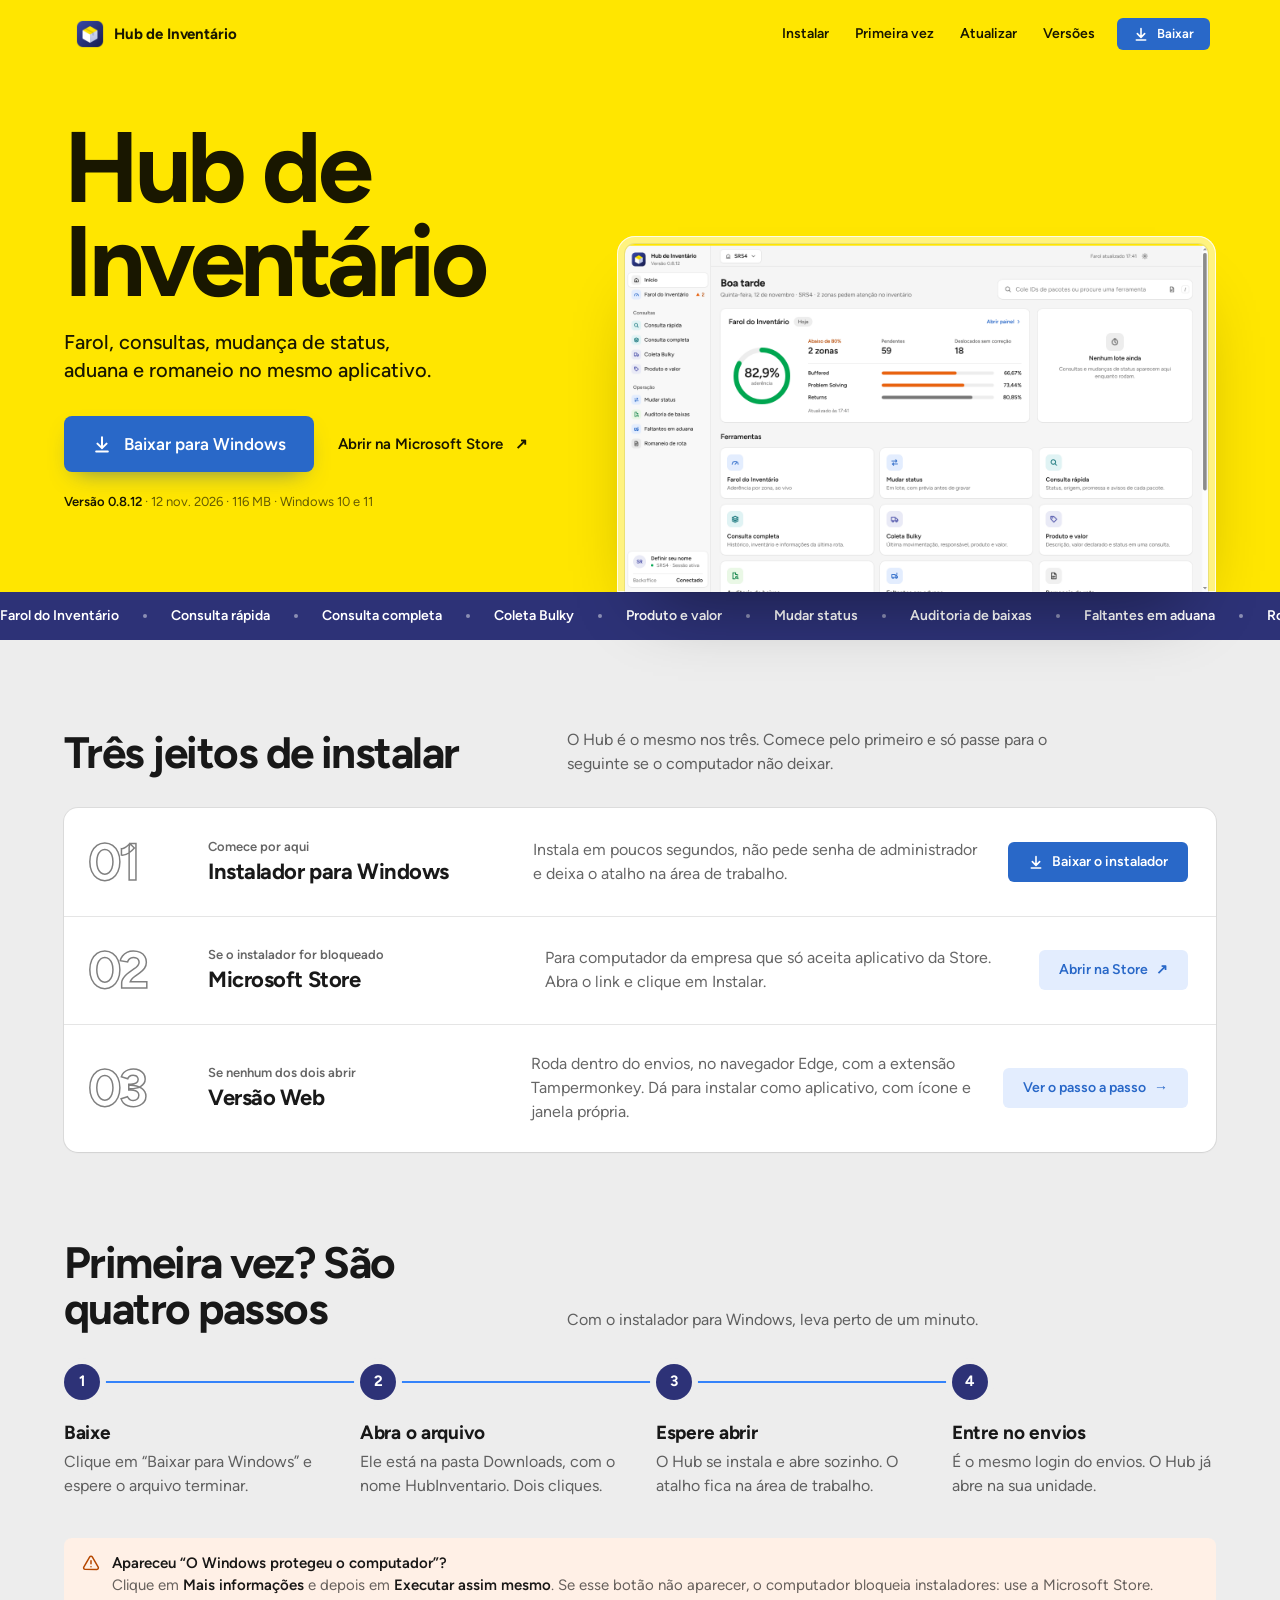
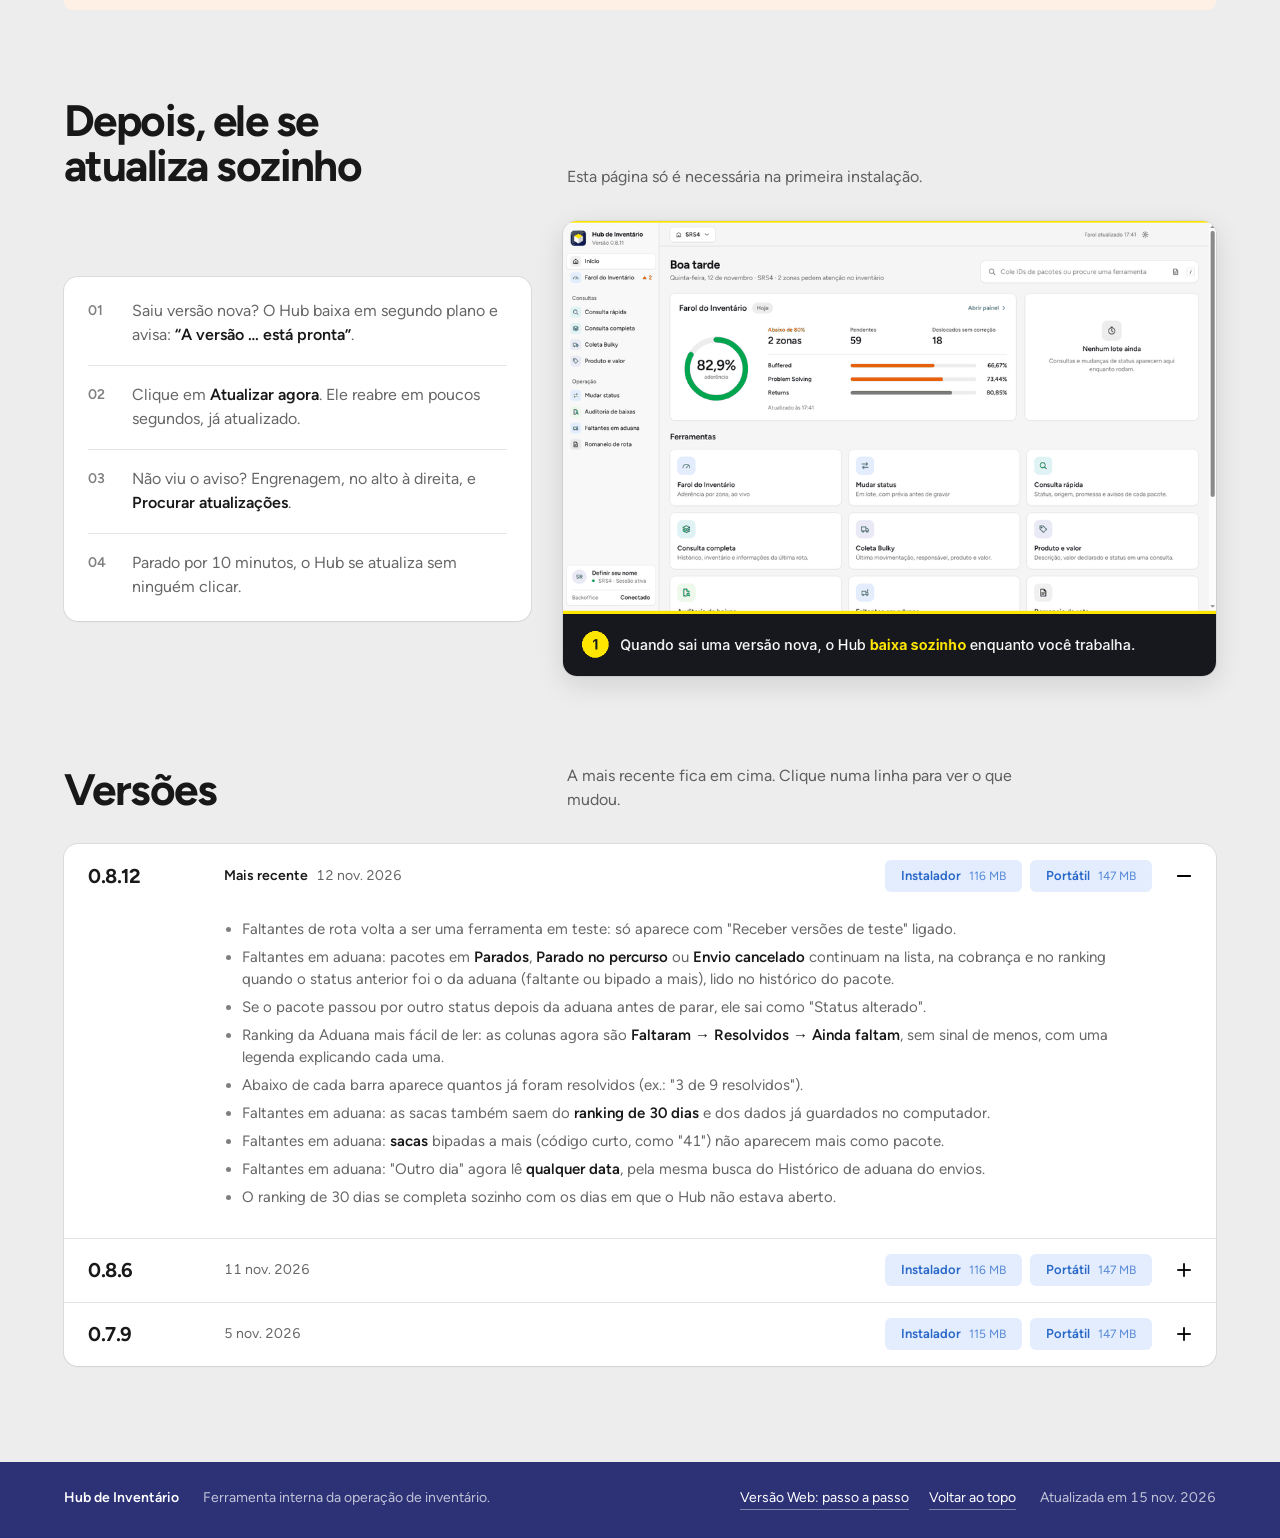
==== index.html @ eb3f20ac "Página 0.8.12" ====
<!doctype html>
<html lang="pt-BR">
<head>
<meta charset="utf-8">
<meta name="viewport" content="width=device-width, initial-scale=1">
<meta name="robots" content="noindex, nofollow">
<title>Baixar o Hub de Inventário</title>
<meta name="description" content="Baixe o Hub de Inventário para Windows, pela Microsoft Store ou use a versão Web.">
<meta name="theme-color" content="#ffe600">
<link rel="icon" href="icone.png">
<link rel="preload" as="font" type="font/woff2" href="fontes/Figtree-700.woff2" crossorigin>
<script>document.documentElement.classList.add('js');</script>
<link rel="stylesheet" href="estilo.css">
</head>
<body>
<a class="pular" href="#formas">Pular para o conteúdo</a>
<div class="faixa" aria-hidden="true"></div>
<div class="barra">
  <div class="vidro" data-vidro>
    <a class="vidro__marca" href="#topo"><img src="icone.png" alt="">Hub de Inventário</a>
    <span class="vidro__vao"></span>
    <nav aria-label="Seções">
      <a href="#formas">Instalar</a>
      <a href="#primeira">Primeira vez</a>
      <a href="#atualizar">Atualizar</a>
      <a href="#versoes">Versões</a>
    </nav>
    <a class="btn btn--loud btn--md" data-baixar-exe aria-disabled="true" tabindex="-1" href="#versoes">
      <svg class="seta" viewBox="0 0 24 24" fill="none" stroke="currentColor" stroke-width="2.4" stroke-linecap="round" stroke-linejoin="round" aria-hidden="true"><path d="M12 4v13m0 0l-5.5-5.5M12 17l5.5-5.5M5 21h14"/></svg>
      <span data-rotulo>Baixar</span>
    </a>
  </div>
</div>

<header class="capa" id="topo">
  <div class="miolo">
    <div class="entrada">
      <div class="entrada__texto">
        <h1><span style="--i:0">Hub de</span> <span style="--i:1">Inventário</span></h1>
        <p class="lide">Farol, consultas, mudança de status, aduana e romaneio no mesmo aplicativo.</p>
        <div class="chamada">
          <a class="btn btn--loud btn--xl" data-baixar-exe data-principal aria-disabled="true" href="#versoes">
            <svg class="seta" viewBox="0 0 24 24" fill="none" stroke="currentColor" stroke-width="2.4" stroke-linecap="round" stroke-linejoin="round" aria-hidden="true"><path d="M12 4v13m0 0l-5.5-5.5M12 17l5.5-5.5M5 21h14"/></svg>
            <span data-rotulo>Baixar para Windows</span>
          </a>
          <a class="btn btn--mute btn--xl" data-loja href="https://apps.microsoft.com/detail/9PJJ5DVFFZ61" target="_blank" rel="noopener">Abrir na Microsoft Store <i aria-hidden="true">↗</i></a>
        </div>
        <p class="ficha" data-meta>&nbsp;</p>
      </div>
      <div class="palco">
        <div class="moldura" data-janela><img src="tela.png" width="1440" height="860" fetchpriority="high" alt="Tela inicial do Hub de Inventário, com o Farol do Inventário e os atalhos das ferramentas"></div>
      </div>
    </div>
  </div>
  <div class="letreiro" aria-hidden="true"><div data-letreiro><span>Farol do Inventário</span><span>Consulta rápida</span><span>Consulta completa</span><span>Coleta Bulky</span><span>Produto e valor</span><span>Mudar status</span><span>Auditoria de baixas</span><span>Faltantes em aduana</span><span>Romaneio de rota</span><span>Farol do Inventário</span><span>Consulta rápida</span><span>Consulta completa</span><span>Coleta Bulky</span><span>Produto e valor</span><span>Mudar status</span><span>Auditoria de baixas</span><span>Faltantes em aduana</span><span>Romaneio de rota</span></div></div>
</header>

<main>
  <section id="formas">
    <div class="miolo">
      <div class="titulo revela">
        <h2>Três jeitos de instalar</h2>
        <p>O Hub é o mesmo nos três. Comece pelo primeiro e só passe para o seguinte se o computador não deixar.</p>
      </div>
      <ol class="formas painel" data-visto>
        <li class="forma" style="--i:0">
          <span class="forma__n" aria-hidden="true">01</span>
          <div><small>Comece por aqui</small><h3>Instalador para Windows</h3></div>
          <p>Instala em poucos segundos, não pede senha de administrador e deixa o atalho na área de trabalho.</p>
          <a class="btn btn--loud" data-baixar-exe aria-disabled="true" href="#versoes">
            <svg class="seta" viewBox="0 0 24 24" fill="none" stroke="currentColor" stroke-width="2.4" stroke-linecap="round" stroke-linejoin="round" aria-hidden="true"><path d="M12 4v13m0 0l-5.5-5.5M12 17l5.5-5.5M5 21h14"/></svg>
            <span data-rotulo>Baixar o instalador</span>
          </a>
        </li>
        <li class="forma" style="--i:1">
          <span class="forma__n" aria-hidden="true">02</span>
          <div><small>Se o instalador for bloqueado</small><h3>Microsoft Store</h3></div>
          <p>Para computador da empresa que só aceita aplicativo da Store. Abra o link e clique em Instalar.</p>
          <a class="btn btn--quiet" data-loja href="https://apps.microsoft.com/detail/9PJJ5DVFFZ61" target="_blank" rel="noopener">Abrir na Store <i aria-hidden="true">↗</i></a>
        </li>
        <li class="forma" style="--i:2">
          <span class="forma__n" aria-hidden="true">03</span>
          <div><small>Se nenhum dos dois abrir</small><h3>Versão Web</h3></div>
          <p>Roda dentro do envios, no navegador Edge, com a extensão Tampermonkey. Dá para instalar como aplicativo, com ícone e janela própria.</p>
          <a class="btn btn--quiet" href="web.html">Ver o passo a passo <i aria-hidden="true">→</i></a>
        </li>
      </ol>
    </div>
  </section>

  <section id="primeira">
    <div class="miolo">
      <div class="titulo revela">
        <h2>Primeira vez? São quatro passos</h2>
        <p>Com o instalador para Windows, leva perto de um minuto.</p>
      </div>
      <ol class="passos" data-visto>
        <li class="passo" data-n="1" style="--i:0"><b>Baixe</b>Clique em “Baixar para Windows” e espere o arquivo terminar.</li>
        <li class="passo" data-n="2" style="--i:1"><b>Abra o arquivo</b>Ele está na pasta Downloads, com o nome HubInventario. Dois cliques.</li>
        <li class="passo" data-n="3" style="--i:2"><b>Espere abrir</b>O Hub se instala e abre sozinho. O atalho fica na área de trabalho.</li>
        <li class="passo" data-n="4" style="--i:3"><b>Entre no envios</b>É o mesmo login do envios. O Hub já abre na sua unidade.</li>
      </ol>
      <div class="aviso revela">
        <svg viewBox="0 0 24 24" fill="none" stroke="currentColor" stroke-width="2" stroke-linecap="round" stroke-linejoin="round" aria-hidden="true"><path d="M12 9v4m0 4h.01M10.3 3.9L2.4 17.5a2 2 0 001.7 3h15.8a2 2 0 001.7-3L13.7 3.9a2 2 0 00-3.4 0z"/></svg>
        <div><strong>Apareceu “O Windows protegeu o computador”?</strong><span>Clique em <b>Mais informações</b> e depois em <b>Executar assim mesmo</b>. Se esse botão não aparecer, o computador bloqueia instaladores: use a Microsoft Store.</span></div>
      </div>
    </div>
  </section>

  <section id="atualizar">
    <div class="miolo">
      <div class="titulo revela">
        <h2>Depois, ele se atualiza sozinho</h2>
        <p>Esta página só é necessária na primeira instalação.</p>
      </div>
      <div class="atualiza">
        <ol class="painel revela">
          <li>Saiu versão nova? O Hub baixa em segundo plano e avisa: <b>“A versão … está pronta”</b>.</li>
          <li>Clique em <b>Atualizar agora</b>. Ele reabre em poucos segundos, já atualizado.</li>
          <li>Não viu o aviso? Engrenagem, no alto à direita, e <b>Procurar atualizações</b>.</li>
          <li>Parado por 10 minutos, o Hub se atualiza sem ninguém clicar.</li>
        </ol>
        <div class="quadro revela" style="--i:1"><picture><source srcset="como-atualizar-parado.png" media="(prefers-reduced-motion: reduce)"><img src="como-atualizar.gif" width="960" height="669" loading="lazy" alt="O aviso de versão pronta no Hub, com o botão Atualizar agora"></picture></div>
      </div>
    </div>
  </section>

  <section id="versoes">
    <div class="miolo">
      <div class="titulo revela">
        <h2>Versões</h2>
        <p>A mais recente fica em cima. Clique numa linha para ver o que mudou.</p>
      </div>
      <div class="versoes painel" data-versoes data-visto><noscript><p class="vazio">Ative o JavaScript do navegador para ver os downloads.</p></noscript></div>
    </div>
  </section>
</main>

<footer><div class="miolo"><b>Hub de Inventário</b><span>Ferramenta interna da operação de inventário.</span><nav aria-label="Rodapé"><a href="web.html">Versão Web: passo a passo</a><a href="#topo">Voltar ao topo</a></nav><span data-gerado></span></div></footer>
<script type="application/json" id="dados">{"gerado":"2026-11-15T19:00:45.434Z","loja":"https://apps.microsoft.com/detail/9PJJ5DVFFZ61","web":"https://gist.githubusercontent.com/devigorcarneiro/3c0995e65559e945095ee492fea3bea3/raw/HubInventario.user.js","versoes":[{"versao":"0.8.12","data":"2026-11-12T12:23:08Z","arquivos":[{"tipo":"exe","nome":"HubInventario-0.8.12-x64.exe","url":"https://github.com/devigorcarneiro/hub-inventario-downloads/releases/download/v0.8.12/HubInventario-0.8.12-x64.exe","bytes":121111479},{"tipo":"zip","nome":"HubInventario-0.8.12-x64.zip","url":"https://github.com/devigorcarneiro/hub-inventario-downloads/releases/download/v0.8.12/HubInventario-0.8.12-x64.zip","bytes":153663446}],"notas":["Faltantes de rota volta a ser uma ferramenta em teste: só aparece com \"Receber versões de teste\" ligado.","Faltantes em aduana: pacotes em **Parados**, **Parado no percurso** ou **Envio cancelado** continuam na lista, na cobrança e no ranking quando o status anterior foi o da aduana (faltante ou bipado a mais), lido no histórico do pacote.","Se o pacote passou por outro status depois da aduana antes de parar, ele sai como \"Status alterado\".","Ranking da Aduana mais fácil de ler: as colunas agora são **Faltaram → Resolvidos → Ainda faltam**, sem sinal de menos, com uma legenda explicando cada uma.","Abaixo de cada barra aparece quantos já foram resolvidos (ex.: \"3 de 9 resolvidos\").","Faltantes em aduana: as sacas também saem do **ranking de 30 dias** e dos dados já guardados no computador.","Faltantes em aduana: **sacas** bipadas a mais (código curto, como \"41\") não aparecem mais como pacote.","Faltantes em aduana: \"Outro dia\" agora lê **qualquer data**, pela mesma busca do Histórico de aduana do envios.","O ranking de 30 dias se completa sozinho com os dias em que o Hub não estava aberto."]},{"versao":"0.8.6","data":"2026-11-11T12:37:37Z","arquivos":[{"tipo":"exe","nome":"HubInventario-0.8.6-x64.exe","url":"https://github.com/devigorcarneiro/hub-inventario-downloads/releases/download/v0.8.6/HubInventario-0.8.6-x64.exe","bytes":121113025},{"tipo":"zip","nome":"HubInventario-0.8.6-x64.zip","url":"https://github.com/devigorcarneiro/hub-inventario-downloads/releases/download/v0.8.6/HubInventario-0.8.6-x64.zip","bytes":153661888}],"notas":["Faltantes em aduana: pacotes que já foram **entregues** (ou mudaram de status depois do dia seguinte à aduana) saem da cobrança e aparecem como \"Status alterado\" no ranking.","Os faltantes dos 30 dias do ranking voltam a ser conferidos (a cada 6 horas os mais antigos que 7 dias).","Bipagem Buffered: agora **toda bipagem fica gravada**, também no modo \"Antes do inventário\".","No modo \"Antes\", \"Exportar planilha\" salva todas as bipagens do dia (ID, horário, resultado, status, rota e inventário).","Os contadores e as últimas bipagens continuam lá mesmo se a página recarregar ou o Hub atualizar.","Nova ferramenta em teste: **Bipagem Buffered** (Operação). Bipe os pacotes e o Hub confere status, rota planejada e inventário de hoje, com sons e alarme. No modo \"Depois do inventário\", registra os Buffered sem rota e exporta a planilha.","A lista de rotas de 07/11 já vem carregada; use \"Importar rotas\" para trocar pelo CSV do dia.","Só aparece para quem tem \"Receber versões de teste\" ligado.","Versão no navegador (Edge): o Hub se atualiza sozinho e mostra o que mudou depois de atualizar. A tela de login fica centralizada ao lado do painel do Hub.","Faltantes de rota: só entram pacotes que viraram faltante até 23:59 de ontem. Um pacote que só ficou faltante hoje (por exemplo, numa rota que continuou no dia seguinte) entra na análise de amanhã.","Faltantes de rota: pacotes com avaria ou recusados pelo comprador na mesma rota ficam fora da planilha e da cobrança. Eles aparecem em \"Fora da análise\" com o motivo.","Nova ferramenta: **Faltantes de rota**. O Hub lê os faltantes da Gestão de pacotes e separa os que ficaram faltantes numa rota dos 2 dias anteriores. Ele confere na página da rota que o pacote saiu com o motorista e tira os que foram bipados depois (etiquetagem, inventário, aduana, carrinho) ou mudaram de status.","Gera as linhas da planilha de acompanhamento (STATUS = FALTANTE DE ROTA, OBS = registro mais recente de auditoria ou aduana) e uma mensagem de cobrança por transportadora, com motorista e placa.","Confere de novo a cada poucos minutos e avisa quando um pacote sai da cobrança. A aba \"Fora da análise\" mostra o motivo de cada pacote que saiu."]},{"versao":"0.7.9","data":"2026-11-05T17:14:49Z","arquivos":[{"tipo":"exe","nome":"HubInventario-0.7.9-x64.exe","url":"https://github.com/devigorcarneiro/hub-inventario-downloads/releases/download/v0.7.9/HubInventario-0.7.9-x64.exe","bytes":121096637},{"tipo":"zip","nome":"HubInventario-0.7.9-x64.zip","url":"https://github.com/devigorcarneiro/hub-inventario-downloads/releases/download/v0.7.9/HubInventario-0.7.9-x64.zip","bytes":153639058}],"notas":["Faltantes em aduana: o ranking agora conta só faltantes. Bipados a mais não entram.","Cada linha mostra os faltantes na aduana, quantos já foram encontrados (subtraídos) e quantos ainda estão faltando. A ordem segue os que ainda faltam.","Clique num nome para ver os pacotes: ID, data, rota, transportadora ou motorista, rep, produto e a situação (Faltando, Encontrado com onde e quando, ou Status alterado). Os nomes aparecem por inteiro, com todas as rotas.","O Hub agora também pode ser instalado pela Microsoft Store. Nessa versão, as atualizações maiores chegam pela própria loja.","Faltantes em aduana: uma mensagem de cobrança por transportadora, com faltantes e bipados a mais juntos (primeiro os faltantes). O título muda conforme o que tem na mensagem.","Modelo novo de cada pacote: ID, Data, Transportadora/Rota (transportadora primeiro), Motorista/Placa, Produto, Valor, Classificação e Auditoria de carrinhos.","A placa sai sem o que vem antes do traço (SDD-IVU1790 → IVU1790).","Faltantes em aduana: cada pacote aparece uma vez só, com a classificação da auditoria mais recente. Um pacote faltante numa aduana e bipado a mais em outra não aparece mais nas duas listas.","A classificação da seção Aduana da gestão de pacotes passa a mandar. Se ela diz Faltante, o pacote vai para os faltantes; se diz A mais, para os bipados a mais; se diz Correta (reauditado), sai da análise.","Faltantes em aduana: um pacote só entra na planilha, nos números do topo, na cobrança e no ranking se continuar como Faltante ou Para despachar e não tiver sido bipado no inventário (verificado ou deslocado) depois da aduana. Isso vale para faltantes e para bipados a mais.","Os pacotes que saíram (encontrados ou com status alterado) ficam numa lista à parte, \"Fora da análise\", com o motivo.","A conferência na gestão de pacotes roda a cada 4 minutos com a tela aberta e a cada 10 minutos em segundo plano. Quando um pacote sai da cobrança, aparece um aviso.","Atualizações: quando há uma versão nova pronta e ninguém mexe no Hub por 10 minutos, ele se atualiza sozinho e reabre em poucos segundos. Quem deixa o Hub aberto o dia todo também passa a receber as novidades. Durante um lote, ele espera o lote terminar.","A confirmação de que a versão nova abriu ficou mais robusta, para o Hub não voltar para a versão anterior sem motivo.","Farol do Inventário: na imagem para o WhatsApp, as zonas voltam a aparecer em cards, 4 por linha. Zonas sem volume ficam de fora do print.","Farol do Inventário: a imagem para o WhatsApp fica só com o dia. Aderência e indicadores ficam em cima e as zonas embaixo, em tabela larga e mais fácil de ler. O gráfico da semana saiu do print, mas continua no painel.","Farol do Inventário: a imagem para o WhatsApp agora é horizontal. Aderência, indicadores e gráfico da semana ficam à esquerda; as zonas viram uma tabela à direita, com as mesmas informações de antes.","Faltantes em aduana: aba Cobrança redesenhada. À esquerda ficam as mensagens (transportadora, tipo, pacotes e valor). À direita aparece a mensagem escolhida, como ela vai ficar no WhatsApp, com o negrito já aplicado.","Cada mensagem mostra se já foi copiada e a hora. \"Copiar todas\" marca todas.","Os pacotes que ficaram fora da mensagem (já encontrados ou corrigidos) aparecem num aviso discreto, sem poluir o texto.","Faltantes em aduana: as rotas voltam a sair exatamente como no envios. \">L12_AM1\" e \"L12_AM1\" são rotas diferentes, e o \">\" é mantido.","Faltantes em aduana: a coluna STATUS da planilha agora sai como \"FALTANTE ADUANA\" e \"BIPADO A MAIS\".","O ranking abre no dia escolhido (\"Ranking do dia\"). Use o botão \"30 dias\" para ver o ranking dos últimos 30 dias.","Faltantes em aduana: a tabela da Planilha não fica mais por cima dos campos de ajuste quando há muitas linhas.","As rotas saem sem o \">\" do início (ex.: K11_AM1), na tabela, na planilha e na cobrança.","Faltantes em aduana: corrigido o problema que impedia voltar da aba Cobrança para a Planilha.","Datas de inventário em formatos diferentes agora são lidas certo, e um pacote só aparece como \"Encontrado\" com uma data válida.","Faltantes em aduana: só entram na planilha, na cobrança e no ranking os pacotes que continuam como Faltante ou Para despachar. Os que foram corrigidos (Entregue, Em rota…) aparecem no fim da tabela como \"Corrigido\" e ficam de fora.","O status que vale é o do dia da aduana e do dia seguinte. Depois disso ele fica guardado, para o pacote não sair da análise só porque foi entregue dias depois.","Faltantes em aduana: nomes das transportadoras corrigidos na planilha, na cobrança e no ranking (KANGU, EXTRA, TORRES, RENNER…). Nomes com código de base, como BRNS ou BRDRS, ficam só com o código.","A lista de nomes pode ser editada na aba Planilha, em \"Nomes das transportadoras\".","Faltantes em aduana: cada pacote é conferido na gestão de pacotes (inventário e auditoria de carrinhos). A coluna Situação mostra se ele já foi encontrado, onde, quando e por quem.","Enquanto o Hub fica aberto, os faltantes dos últimos 7 dias são conferidos a cada 20 minutos. Quando um aparece no inventário, você recebe um aviso.","A cobrança segue o modelo novo: uma mensagem por transportadora e tipo (faltantes ou bipados a mais), com valor, produto, rota, motorista, placa e auditoria de carrinhos. Pacotes já encontrados ficam fora da mensagem.","Nova ferramenta: Faltantes em aduana. Lê a Aduana de hoje e o histórico, mostra só as rotas com pacotes faltantes ou bipados a mais e busca produto e valor no Backoffice.","Linhas prontas para colar na planilha de controle, texto de cobrança separado por transportadora e ranking dos últimos 30 dias.","Layout ajustado para notebooks de 13 a 15 polegadas: barra lateral mais estreita, títulos menores e campos que cabem na tela.","Versão portátil (.zip) disponível em Releases para computadores que não permitem instalar programas.","Correção do ícone na barra de tarefas do Windows (o programa passa a se chamar HubInventario.exe; o atalho é recriado sozinho).","O ícone do Hub agora aparece na barra de tarefas do Windows.","Primeira atualização do próprio aplicativo: o Hub baixa o instalador novo sozinho e pede só para reiniciar.","O Hub agora se atualiza sozinho: quando sair uma versão nova, ela é baixada em segundo plano e aparece o aviso \"Atualizar agora\".","Engrenagem → \"Procurar atualizações\" e opção de receber as versões de teste primeiro.","Se uma versão nova não abrir direito, o Hub volta sozinho para a anterior."]}]}</script>

<script src="base.js"></script>
<script>
(() => {
  const q = (s, r = document) => r.querySelector(s), qa = (s, r = document) => [...r.querySelectorAll(s)];
  const calmo = matchMedia('(prefers-reduced-motion: reduce)').matches;
  const temIO = 'IntersectionObserver' in window;

  const vidro = q('[data-vidro]');
  /* O botão Baixar aparece na barra quando o botão grande da capa sai da tela. */
  const principal = q('[data-principal]'), naBarra = q('.btn', vidro);
  const mostrarNaBarra = sim => { vidro.classList.toggle('tem-baixar', sim); naBarra.tabIndex = sim ? 0 : -1; };
  if (temIO) new IntersectionObserver(([e]) => mostrarNaBarra(!e.isIntersecting), { rootMargin: '-72px 0px 0px 0px' }).observe(principal);
  else mostrarNaBarra(true);
  /* A janela do Hub acompanha o ponteiro e a rolagem, de leve. */
  const janela = q('[data-janela]');
  if (!calmo && janela) {
    let rx = 0, ry = 0, sy = 0, pedido = 0;
    const pintar = () => { pedido = 0; janela.style.transform = `translateY(${sy}px) rotateX(${rx}deg) rotateY(${ry}deg)`; };
    const pedir = () => { if (!pedido) pedido = requestAnimationFrame(pintar); };
    if (matchMedia('(pointer: fine)').matches) q('.capa').addEventListener('pointermove', ev => {
      const r = janela.getBoundingClientRect();
      ry = Math.max(-1, Math.min(1, (ev.clientX - (r.left + r.width / 2)) / r.width)) * 4;
      rx = Math.max(-1, Math.min(1, (ev.clientY - (r.top + r.height / 2)) / r.height)) * -2.5;
      pedir();
    });
    q('.capa').addEventListener('pointerleave', () => { rx = ry = 0; janela.style.transition = 'transform 600ms cubic-bezier(.2,.8,.2,1)'; pedir(); setTimeout(() => { janela.style.transition = ''; }, 600); });
    addEventListener('scroll', () => { sy = Math.min(48, scrollY * .08); pedir(); }, { passive: true });
  }

  /* Botão com progresso (ProgressButton do Andes): o retorno aparece onde a ação começou. */
  const SETA = '<svg class="seta" viewBox="0 0 24 24" fill="none" stroke="currentColor" stroke-width="2.4" stroke-linecap="round" stroke-linejoin="round" aria-hidden="true"><path d="M12 4v13m0 0l-5.5-5.5M12 17l5.5-5.5M5 21h14"/></svg>';
  const CERTO = '<svg viewBox="0 0 24 24" fill="none" stroke="currentColor" stroke-width="2.6" stroke-linecap="round" stroke-linejoin="round" aria-hidden="true"><path d="M5 12.5l4.5 4.5L19 7.5"/></svg>';
  function aoBaixar(a) {
    a.addEventListener('click', () => {
      const r = q('[data-rotulo]', a);
      if (!r || a.classList.contains('is-carregando') || a.classList.contains('is-feito')) return;
      const antes = r.textContent, icone = () => a.firstElementChild;
      a.style.minWidth = a.offsetWidth + 'px';
      a.classList.add('is-carregando'); icone().outerHTML = '<span class="giro" aria-hidden="true"></span>'; r.textContent = 'Baixando…';
      setTimeout(() => { a.classList.replace('is-carregando', 'is-feito'); icone().outerHTML = CERTO; r.textContent = 'Veja em Downloads'; }, 1800);
      setTimeout(() => { a.classList.remove('is-feito'); icone().outerHTML = SETA; r.textContent = antes; a.style.minWidth = ''; }, 4600);
    });
  }

  const esc = t => String(t).replace(/[&<>"]/g, c => ({ '&': '&amp;', '<': '&lt;', '>': '&gt;', '"': '&quot;' }[c]));
  const nota = t => esc(t).replace(/\*\*(.+?)\*\*/g, '<strong>$1</strong>');
  const mb = b => `${Math.round(b / 1048576).toLocaleString('pt-BR')} MB`;
  const data = iso => new Date(iso).toLocaleDateString('pt-BR', { day: 'numeric', month: 'short', year: 'numeric' }).replace(/ de /g, ' ');
  const ROTULO = { exe: 'Instalador', zip: 'Portátil' };

  const falhou = () => {
    const tentar = '<button class="btn btn--quiet btn--md" type="button" onclick="location.reload()">Tentar de novo</button>';
    q('[data-meta]').textContent = 'Não foi possível buscar as versões.';
    q('[data-versoes]').innerHTML = `<p class="vazio">Não foi possível buscar as versões. ${tentar}</p>`;
  };
  window.hubDados().then(d => {
    if (d.loja) qa('[data-loja]').forEach(a => { a.href = d.loja; });
    if (d.web) qa('[data-web]').forEach(a => { a.href = d.web; a.removeAttribute('aria-disabled'); });
    if (d.gerado) q('[data-gerado]').textContent = `Atualizada em ${data(d.gerado)}`;
    const versoes = d.versoes || [];
    const atual = versoes[0];
    const exe = atual && atual.arquivos.find(a => a.tipo === 'exe');
    if (exe) {
      qa('[data-baixar-exe]').forEach(a => { a.href = exe.url; a.removeAttribute('aria-disabled'); aoBaixar(a); });
      q('[data-meta]').innerHTML = `<b>Versão ${esc(atual.versao)}</b> · ${data(atual.data)} · ${mb(exe.bytes)} · Windows 10 e 11`;
    } else q('[data-meta]').textContent = 'Nenhuma versão publicada ainda.';
    q('[data-versoes]').innerHTML = versoes.length ? versoes.map((v, i) => `
      <details class="versao" style="--i:${i}"${i === 0 ? ' open' : ''}>
        <summary>
          <span class="num">${esc(v.versao)}</span>
          <span class="data">${i === 0 ? '<em>Mais recente</em>' : ''}${data(v.data)}</span>
          <span class="links">${v.arquivos.map(a => `<a class="btn btn--quiet btn--md" href="${esc(a.url)}">${ROTULO[a.tipo] || esc(a.nome)} <small>${mb(a.bytes)}</small></a>`).join('')}</span>
          <span class="mais" aria-hidden="true"></span>
        </summary>
        <div class="corpo">${v.notas.length ? `<ul>${v.notas.map(n => `<li>${nota(n)}</li>`).join('')}</ul>` : '<p>Melhorias e correções.</p>'}</div>
      </details>`).join('') : '<p class="vazio">Nenhuma versão publicada ainda.</p>';
    /* Clicar num botão de download dentro da linha não abre nem fecha a versão. */
    qa('.versao .links a').forEach(a => a.addEventListener('click', ev => ev.stopPropagation()));
  }).catch(falhou);
})();
</script>
</body>
</html>
---- estilo.css ----
/* Página de downloads do Hub. Segue o Andes Glass 3.3 (mesmos tokens de src/ui/vendor/tokens.css):
   ações no azul do sistema, um nível de cartão por região, barra que vira vidro ao rolar, movimento pelos tokens.
   O amarelo aparece só como marca: a capa com o nome do produto e a faixa de 4px. */
@font-face { font-family: Figtree; font-weight: 400; font-display: swap; src: url(fontes/Figtree-400.woff2) format("woff2"); }
@font-face { font-family: Figtree; font-weight: 500; font-display: swap; src: url(fontes/Figtree-500.woff2) format("woff2"); }
@font-face { font-family: Figtree; font-weight: 600; font-display: swap; src: url(fontes/Figtree-600.woff2) format("woff2"); }
@font-face { font-family: Figtree; font-weight: 700; font-display: swap; src: url(fontes/Figtree-700.woff2) format("woff2"); }
:root {
  --ground: #ededed; --surface: #fff; --fill: rgba(0, 0, 0, .07); --fill-secondary: rgba(0, 0, 0, .04); --separator: rgba(0, 0, 0, .1);
  --ink: rgba(0, 0, 0, .9); --ink-secondary: rgba(0, 0, 0, .6); --ink-tertiary: rgba(0, 0, 0, .5);
  --accent: #3483fa; --accent-strong: #2968c8; --accent-strong-hover: #1f4e96; --on-accent: #fff; --accent-tint: #e3edfe;
  --brand-yellow: #ffe600; --brand-navy: #2d3277; --caution-text: #b54700; --caution-tint: #fff0e6;
  --glass-fill: rgba(255, 255, 255, .78); --glass-stroke: rgba(255, 255, 255, .8); --blur-glass: 12px;
  --radius-xs: 4px; --radius-sm: 6px; --radius-md: 8px; --radius-lg: 14px; --radius-xl: 18px; --radius-pill: 999px;
  --shadow-outline: 0 0 0 1px rgba(0, 0, 0, .07), 0 1px 2px rgba(0, 0, 0, .05);
  --shadow-hover: 0 0 0 1px rgba(0, 0, 0, .07), 0 4px 12px rgba(0, 0, 0, .08);
  --shadow-elevated: 0 0 0 1px rgba(0, 0, 0, .07), 0 8px 28px rgba(0, 0, 0, .12);
  --duration-fast: 150ms; --duration-base: 250ms; --duration-slow: 400ms; --duration-data: 600ms;
  --easing-standard: cubic-bezier(.2, .8, .2, 1); --easing-enter: cubic-bezier(0, 0, .2, 1);
  --font-sans: "Proxima Nova", Figtree, -apple-system, BlinkMacSystemFont, "Segoe UI Variable Text", "Segoe UI", Roboto, "Helvetica Neue", Arial, sans-serif;
  --font-numeric: "Proxima Nova", Figtree, -apple-system, BlinkMacSystemFont, "Segoe UI Variable Display", "Segoe UI", Roboto, "Helvetica Neue", Arial, sans-serif;
  interpolate-size: allow-keywords;
  color-scheme: light;
}
* { box-sizing: border-box; }
html { scroll-behavior: smooth; scroll-padding-top: 0; -webkit-text-size-adjust: 100%; }
body { margin: 0; background: var(--ground); color: var(--ink); font: 400 16px/24px var(--font-sans); -webkit-font-smoothing: antialiased; font-variant-numeric: tabular-nums; overflow-x: hidden; }
a { color: var(--accent-strong); text-underline-offset: 3px; }
:focus-visible { outline: 2px solid var(--accent); outline-offset: 2px; border-radius: var(--radius-sm); }
.miolo { max-width: 1200px; margin: 0 auto; padding: 0 24px; }
@supports (corner-shape: squircle) { .btn, .painel, .vidro, .aviso, .moldura, .quadro { corner-shape: squircle; } }

/* ---------- Faixa de marca e barra de vidro ---------- */
.faixa { position: fixed; z-index: 21; inset: 0 0 auto; height: 4px; background: var(--brand-yellow); }
.barra { position: fixed; z-index: 20; inset: 12px 0 auto; pointer-events: none; }
.vidro { pointer-events: auto; display: flex; align-items: center; gap: 4px; position: relative; max-width: 1152px; margin: 0 auto; padding: 6px; border-radius: 12px; background: transparent; box-shadow: none; transition: background-color var(--duration-base) var(--easing-standard), box-shadow var(--duration-base) var(--easing-standard); }
.vidro.is-rolado { background: var(--glass-fill); -webkit-backdrop-filter: blur(var(--blur-glass)) saturate(140%); backdrop-filter: blur(var(--blur-glass)) saturate(140%); box-shadow: inset 0 0 0 1px var(--glass-stroke), var(--shadow-elevated); }
.vidro__marca { display: flex; align-items: center; gap: 10px; padding: 0 12px 0 6px; color: var(--ink); font: 700 15px/20px var(--font-sans); letter-spacing: -.01em; text-decoration: none; }
.vidro__marca img { width: 28px; height: 28px; border-radius: 7px; }
.vidro__vao { flex: 1; }
.vidro nav { display: flex; gap: 2px; }
.vidro nav a { display: inline-flex; align-items: center; height: 32px; padding: 0 12px; border-radius: var(--radius-sm); color: var(--ink); font: 600 14px/20px var(--font-sans); text-decoration: none; transition: background-color var(--duration-fast) var(--easing-standard); }
.vidro nav a:hover, .vidro nav a[aria-current="true"] { background: var(--fill); }
.vidro .btn { opacity: 0; transform: scale(.96); pointer-events: none; margin-left: 6px; transition: opacity var(--duration-base) var(--easing-enter), transform var(--duration-base) var(--easing-enter), background-color var(--duration-fast); }
.vidro.tem-baixar .btn { opacity: 1; transform: none; pointer-events: auto; }

/* ---------- Botões (Andes: loud, quiet, mute) ---------- */
.btn { display: inline-flex; align-items: center; justify-content: center; gap: 8px; height: 40px; padding: 0 20px; border: 0; border-radius: var(--radius-sm); font: 600 14px/20px var(--font-sans); white-space: nowrap; text-decoration: none; cursor: pointer; transition: background-color var(--duration-fast) var(--easing-standard), box-shadow var(--duration-fast) var(--easing-standard), transform 100ms var(--easing-standard); }
.btn svg { width: 16px; height: 16px; flex: none; }
.btn:active { transform: scale(.98); }
.btn--loud { background: var(--accent-strong); color: var(--on-accent); }
.btn--loud:hover { background: var(--accent-strong-hover); }
.btn--quiet { background: var(--accent-tint); color: var(--accent-strong); }
.btn--quiet:hover { box-shadow: inset 0 0 0 1px var(--accent); }
.btn--mute { background: transparent; color: var(--ink); }
.btn--mute:hover { background: var(--fill); }
.btn--md { height: 32px; padding: 0 16px; font-size: 13px; line-height: 18px; }
.btn--xl { height: 56px; padding: 0 28px; border-radius: var(--radius-md); font-size: 17px; line-height: 24px; gap: 12px; }
.btn--xl.btn--loud { box-shadow: 0 10px 24px -12px rgba(31, 78, 150, .7); }
.btn--xl svg { width: 20px; height: 20px; }
.chamada .btn--mute { padding: 0 16px; font-size: 15px; }
.btn i { font-style: normal; display: inline-block; transition: transform var(--duration-base) var(--easing-standard); }
.btn:hover i { transform: translate(2px, -2px); }
.btn:hover .seta { animation: descer 900ms var(--easing-standard) infinite; }
@keyframes descer { 0%, 100% { transform: translateY(-2px); } 50% { transform: translateY(3px); } }
.btn[aria-disabled="true"] { background: var(--fill); color: var(--ink-tertiary); box-shadow: none; pointer-events: none; }
.btn.is-carregando, .btn.is-feito { pointer-events: none; }
.btn .giro { width: 16px; height: 16px; border-radius: 50%; border: 2px solid currentColor; border-top-color: transparent; opacity: .85; animation: girar .8s linear infinite; }
.btn--xl .giro { width: 20px; height: 20px; }
@keyframes girar { to { transform: rotate(360deg); } }
.btn.is-feito svg { animation: estalo var(--duration-base) var(--easing-enter) both; }
@keyframes estalo { from { transform: scale(.6); opacity: 0; } to { transform: none; opacity: 1; } }

/* ---------- Capa: a marca ---------- */
.capa { background: var(--brand-yellow); padding-top: 92px; }
.entrada { display: grid; grid-template-columns: minmax(0, 6fr) minmax(0, 7fr); gap: 40px; align-items: end; }
.entrada__texto { padding: 28px 0 80px; }
h1 { margin: 0 0 20px; font: 700 clamp(52px, 8vw, 100px)/.94 var(--font-sans); letter-spacing: -.045em; }
h1 span { display: inline-block; }
.lide { margin: 0 0 32px; max-width: 30ch; font: 500 20px/28px var(--font-sans); }
.chamada { display: flex; flex-wrap: wrap; align-items: center; gap: 12px 8px; }
.ficha { margin: 20px 0 0; min-height: 20px; font: 400 13px/20px var(--font-numeric); color: var(--ink-secondary); }
.ficha b { color: var(--ink); font-weight: 600; }
.palco { perspective: 1400px; align-self: end; }
/* A janela do Hub dentro de uma moldura de vidro: raio externo 18 − folga 8 = 10 no canto da janela. */
.moldura { padding: 8px 8px 0; border-radius: var(--radius-xl) var(--radius-xl) 0 0; background: rgba(255, 255, 255, .5); box-shadow: inset 0 0 0 1px var(--glass-stroke), 0 40px 70px -36px rgba(0, 0, 0, .45); -webkit-backdrop-filter: blur(var(--blur-glass)); backdrop-filter: blur(var(--blur-glass)); transform-origin: 50% 100%; will-change: transform; }
.moldura img { display: block; width: 100%; height: auto; border-radius: 10px 10px 0 0; box-shadow: 0 0 0 1px rgba(0, 0, 0, .08); }

@media (prefers-reduced-motion: no-preference) {
  .js h1 span { opacity: 0; transform: translateY(.45em); animation: subir var(--duration-data) var(--easing-standard) forwards; animation-delay: calc(var(--i) * 90ms + 60ms); }
  .js .lide, .js .chamada, .js .ficha { opacity: 0; transform: translateY(12px); animation: subir var(--duration-data) var(--easing-standard) forwards; }
  .js .lide { animation-delay: .32s; } .js .chamada { animation-delay: .42s; } .js .ficha { animation-delay: .52s; }
  .js .palco { opacity: 0; transform: translateY(56px); animation: subir .9s var(--easing-standard) .25s forwards; }
  @keyframes subir { to { opacity: 1; transform: none; } }
}

/* Letreiro com as ferramentas, no azul-marinho da marca */
.letreiro { background: var(--brand-navy); color: #fff; overflow: hidden; white-space: nowrap; padding: 14px 0; font: 600 14px/20px var(--font-sans); }
.letreiro div { display: inline-flex; animation: correr 40s linear infinite; }
.letreiro span { display: inline-flex; align-items: center; gap: 24px; padding-right: 24px; }
.letreiro span::after { content: ""; width: 4px; height: 4px; border-radius: 50%; background: rgba(255, 255, 255, .45); }
.letreiro:hover div { animation-play-state: paused; }
@keyframes correr { to { transform: translateX(-50%); } }

/* ---------- Seções ---------- */
section { padding: 88px 0 0; }
section:last-of-type { padding-bottom: 96px; }
.titulo { display: grid; grid-template-columns: minmax(0, 5fr) minmax(0, 7fr); gap: 40px; align-items: end; margin-bottom: 32px; }
h2 { margin: 0; font: 700 clamp(30px, 4vw, 44px)/1.04 var(--font-sans); letter-spacing: -.035em; text-wrap: balance; }
.titulo p { margin: 0; color: var(--ink-secondary); max-width: 48ch; }
.painel { background: var(--surface); border-radius: var(--radius-lg); box-shadow: var(--shadow-outline); }

/* Formas de instalar: um painel, três linhas com divisória */
.formas { margin: 0; padding: 0; list-style: none; overflow: hidden; }
.forma { display: grid; grid-template-columns: 96px minmax(0, 4fr) minmax(0, 6fr) auto; gap: 24px; align-items: center; padding: 28px 28px 28px 24px; transition: background-color var(--duration-base) var(--easing-standard); }
.forma + .forma { box-shadow: inset 0 1px 0 var(--separator); }
.forma:hover { background: var(--fill-secondary); }
.forma__n { font: 700 52px/1 var(--font-numeric); letter-spacing: -.05em; color: transparent; -webkit-text-stroke: 1.5px var(--ink-tertiary); transition: color var(--duration-base) var(--easing-standard), -webkit-text-stroke-color var(--duration-base) var(--easing-standard), transform var(--duration-slow) var(--easing-standard); }
.forma:hover .forma__n { color: var(--accent-strong); -webkit-text-stroke-color: var(--accent-strong); transform: translateX(4px); }
.forma h3 { margin: 2px 0 0; font: 700 22px/28px var(--font-sans); letter-spacing: -.02em; }
.forma small { display: block; font: 600 13px/18px var(--font-sans); color: var(--ink-secondary); }
.forma p { margin: 0; color: var(--ink-secondary); }
.forma ol { margin: 8px 0 0; padding-left: 20px; color: var(--ink-secondary); font-size: 15px; }
.forma ol li { margin: 2px 0; }

/* Primeira instalação: linha do tempo */
.passos { position: relative; display: grid; grid-template-columns: repeat(4, minmax(0, 1fr)); gap: 32px; margin: 0; padding: 0; list-style: none; }
.passos::before, .passos::after { content: ""; position: absolute; left: 0; right: calc((100% - 96px) / 4 - 18px); top: 17px; height: 2px; border-radius: 1px; }
.passos::before { background: var(--separator); }
.passos::after { background: var(--accent); transform-origin: left; }
.passo { position: relative; padding-top: 56px; color: var(--ink-secondary); }
.passo::before { content: attr(data-n); position: absolute; z-index: 1; left: 0; top: 0; display: grid; place-items: center; width: 36px; height: 36px; border-radius: 50%; background: var(--brand-navy); color: #fff; box-shadow: 0 0 0 6px var(--ground); font: 700 15px/1 var(--font-numeric); }
.passo b { display: block; margin-bottom: 4px; color: var(--ink); font: 700 19px/26px var(--font-sans); letter-spacing: -.015em; }
.aviso { display: flex; gap: 12px; align-items: flex-start; margin: 40px 0 0; padding: 14px 18px; border-radius: var(--radius-md); background: var(--caution-tint); font-size: 15px; line-height: 22px; }
.aviso svg { flex: none; width: 18px; height: 18px; margin-top: 2px; color: var(--caution-text); }
.aviso strong { display: block; font-weight: 600; }
.aviso span { color: var(--ink-secondary); }
.aviso span b { color: var(--ink); font-weight: 600; }

/* Atualizações */
.atualiza { display: grid; grid-template-columns: minmax(0, 5fr) minmax(0, 7fr); gap: 32px; align-items: center; }
.atualiza ol { margin: 0; padding: 4px 24px; list-style: none; counter-reset: a; }
.atualiza li { counter-increment: a; position: relative; padding: 18px 0 18px 44px; color: var(--ink-secondary); }
.atualiza li + li { box-shadow: inset 0 1px 0 var(--separator); }
.atualiza li::before { content: counter(a, decimal-leading-zero); position: absolute; left: 0; top: 19px; font: 600 14px/22px var(--font-numeric); color: var(--ink-tertiary); }
.atualiza b { color: var(--ink); font-weight: 600; }
.quadro { border-radius: var(--radius-lg); overflow: hidden; box-shadow: var(--shadow-elevated); }
.quadro img { display: block; width: 100%; height: auto; }

/* Versões: uma lista num painel só */
.versoes { overflow: hidden; }
.versao + .versao { box-shadow: inset 0 1px 0 var(--separator); }
.versao summary { display: grid; grid-template-columns: 120px minmax(0, 1fr) auto 32px; gap: 16px; align-items: center; min-height: 64px; padding: 12px 16px 12px 24px; cursor: pointer; list-style: none; transition: background-color var(--duration-fast) var(--easing-standard); }
.versao summary::-webkit-details-marker { display: none; }
.versao summary:hover { background: var(--fill-secondary); }
.versao .num { font: 700 20px/28px var(--font-numeric); letter-spacing: -.02em; }
.versao .data { color: var(--ink-secondary); font-size: 14px; }
.versao .data em { font-style: normal; font-weight: 600; color: var(--ink); margin-right: 8px; }
.versao .links { display: flex; gap: 8px; flex-wrap: wrap; justify-content: flex-end; }
.versao .links small { font: 400 12px/16px var(--font-numeric); opacity: .75; }
.versao .mais { position: relative; width: 32px; height: 32px; border-radius: var(--radius-sm); transition: background-color var(--duration-fast); }
.versao summary:hover .mais { background: var(--fill); }
.versao .mais::before, .versao .mais::after { content: ""; position: absolute; left: 9px; top: 15px; width: 14px; height: 2px; border-radius: 1px; background: var(--ink); transition: transform var(--duration-slow) var(--easing-standard); }
.versao .mais::after { transform: rotate(90deg); }
.versao[open] .mais::after { transform: rotate(0); }
.versao::details-content { block-size: 0; overflow: clip; transition: block-size var(--duration-slow) var(--easing-standard), content-visibility var(--duration-slow) allow-discrete; }
.versao[open]::details-content { block-size: auto; }
.versao .corpo { padding: 4px 64px 24px 160px; }
.versao ul { margin: 0; padding: 0; list-style: none; color: var(--ink-secondary); font-size: 15px; line-height: 22px; }
.versao li { position: relative; margin: 6px 0; padding-left: 18px; }
.versao li::before { content: ""; position: absolute; left: 2px; top: 9px; width: 5px; height: 5px; border-radius: 50%; background: var(--ink-tertiary); }
.versao li strong { color: var(--ink); font-weight: 600; }
.vazio { margin: 0; padding: 24px; color: var(--ink-secondary); }

footer { background: var(--brand-navy); color: rgba(255, 255, 255, .7); font-size: 14px; }
footer .miolo { display: flex; flex-wrap: wrap; gap: 4px 24px; align-items: center; padding-top: 24px; padding-bottom: 28px; }
footer b { color: #fff; font-weight: 600; }
footer nav { display: flex; flex-wrap: wrap; gap: 4px 20px; margin-left: auto; }
footer nav a { color: #fff; text-decoration: none; box-shadow: inset 0 -1px 0 rgba(255, 255, 255, .4); transition: box-shadow var(--duration-fast); }
footer nav a:hover { box-shadow: inset 0 -1px 0 #fff; }
footer span:last-child { font-family: var(--font-numeric); }

/* Revelar ao rolar */
@media (prefers-reduced-motion: no-preference) {
  .js .revela { opacity: 0; transform: translateY(18px); transition: opacity var(--duration-data) var(--easing-standard), transform var(--duration-data) var(--easing-standard); transition-delay: calc(var(--i, 0) * 80ms); }
  .js .revela.is-visto { opacity: 1; transform: none; }
  .js .passos::after { transform: scaleX(0); transition: transform 1.3s var(--easing-standard) .15s; }
  .js .passos.is-visto::after { transform: scaleX(1); }
  .js .passo::before { transform: scale(0); transition: transform var(--duration-slow) cubic-bezier(.3, 1.5, .5, 1); transition-delay: calc(var(--i, 0) * 260ms + 180ms); }
  .js .passos.is-visto .passo::before { transform: scale(1); }
  .js .passo { opacity: 0; transition: opacity var(--duration-data); transition-delay: calc(var(--i, 0) * 260ms + 240ms); }
  .js .passos.is-visto .passo { opacity: 1; }
}
@media (prefers-reduced-motion: reduce) {
  html { scroll-behavior: auto; }
  .letreiro div, .btn:hover .seta { animation: none; }
  .btn, .forma, .forma__n, .vidro, .vidro .btn { transition: none; }
}
@media (prefers-reduced-transparency: reduce) {
  .vidro.is-rolado { background: var(--surface); -webkit-backdrop-filter: none; backdrop-filter: none; }
  .moldura { background: rgba(255, 255, 255, .8); -webkit-backdrop-filter: none; backdrop-filter: none; }
}

@media (max-width: 980px) {
  .entrada { grid-template-columns: 1fr; gap: 0; }
  .entrada__texto { padding: 16px 0 44px; }
  .titulo, .atualiza { grid-template-columns: 1fr; gap: 12px; }
  .titulo { margin-bottom: 24px; }
  .forma { grid-template-columns: 64px minmax(0, 1fr); gap: 8px 16px; align-items: start; padding: 24px 20px; }
  .forma > :nth-child(n+3) { grid-column: 2; }
  .forma .btn { justify-self: start; margin-top: 6px; }
  .forma__n { font-size: 40px; }
  .passos { grid-template-columns: 1fr; gap: 0; }
  .passos::before, .passos::after { display: none; }
  .passo:not(:last-child)::after { content: ""; position: absolute; left: 17px; top: 40px; bottom: 4px; width: 2px; border-radius: 1px; background: var(--accent); transform-origin: top; }
  .passo:last-child { padding-bottom: 0; }
  .passo { padding: 4px 0 32px 56px; }
  .versao summary { grid-template-columns: minmax(0, 1fr) 32px; gap: 4px 12px; padding: 16px 12px 16px 20px; }
  .versao .data, .versao .links { grid-column: 1; }
  .versao .links { justify-content: flex-start; margin-top: 8px; }
  .versao .mais { grid-column: 2; grid-row: 1; }
  .versao .corpo { padding: 0 20px 22px; }
  .vidro nav { display: none; }
  .vidro { margin: 0 12px; }
  section { padding-top: 64px; }
  section:last-of-type { padding-bottom: 72px; }
}
@media (max-width: 560px) {
  .miolo { padding: 0 16px; }
  .capa { padding-top: 76px; }
  .chamada .btn--xl { width: 100%; }
  .lide { font-size: 18px; line-height: 26px; }
  footer nav { margin-left: 0; width: 100%; }
  .vidro .btn { height: 36px; }
}

/* ================= Guia da versão Web (web.html) ================= */
.vidro .btn.is-fixo { opacity: 1; transform: none; pointer-events: auto; }
.capa--guia { padding-bottom: 0; }
.capa--guia .entrada { grid-template-columns: minmax(0, 7fr) minmax(0, 5fr); align-items: center; }
.capa--guia .entrada__texto { padding: 12px 0 56px; }
.capa--guia h1 { font-size: clamp(44px, 6.4vw, 80px); }
.capa--guia .lide { max-width: 38ch; }
.volta { display: inline-flex; align-items: center; gap: 6px; margin-bottom: 20px; color: var(--ink); font: 600 14px/20px var(--font-sans); text-decoration: none; }
.volta i { font-style: normal; transition: transform var(--duration-base) var(--easing-standard); }
.volta:hover i { transform: translateX(-3px); }
.precisa { margin: 0 0 56px; padding: 20px 24px; border-radius: var(--radius-lg); background: rgba(255, 255, 255, .5); box-shadow: inset 0 0 0 1px var(--glass-stroke), 0 24px 48px -32px rgba(0, 0, 0, .4); -webkit-backdrop-filter: blur(var(--blur-glass)); backdrop-filter: blur(var(--blur-glass)); }
.precisa h2 { margin: 0 0 10px; font: 700 17px/24px var(--font-sans); letter-spacing: -.01em; }
.precisa ul { margin: 0; padding: 0; list-style: none; }
.precisa li { display: flex; gap: 10px; align-items: flex-start; padding: 8px 0; font-size: 15px; line-height: 22px; }
.precisa li + li { box-shadow: inset 0 1px 0 rgba(0, 0, 0, .1); }
.precisa svg { flex: none; width: 18px; height: 18px; margin-top: 2px; }

.guia > div { min-width: 0; }
.guia { display: grid; grid-template-columns: 216px minmax(0, 1fr); gap: 40px; align-items: start; padding-top: 56px; padding-bottom: 96px; }
.indice { position: sticky; top: 92px; margin: 0; padding: 0; list-style: none; }
.indice a { display: flex; gap: 10px; align-items: baseline; padding: 8px 12px; border-radius: var(--radius-sm); color: var(--ink-secondary); font: 500 14px/20px var(--font-sans); text-decoration: none; transition: background-color var(--duration-fast) var(--easing-standard), color var(--duration-fast); }
.indice a span { font: 600 12px/20px var(--font-numeric); color: var(--ink-tertiary); min-width: 18px; }
.indice a:hover { background: var(--fill-secondary); color: var(--ink); }
.indice a[aria-current="true"] { background: var(--fill); color: var(--ink); font-weight: 600; }
section.etapa, section.duvidas { padding: 0; }
.etapa { container: etapa / inline-size; margin-bottom: 24px; scroll-margin-top: 80px; overflow: hidden; }
.etapa__cabeca { display: flex; gap: 20px; align-items: center; padding: 28px 28px 0; }
.etapa__cabeca h2 { font: 700 26px/32px var(--font-sans); letter-spacing: -.025em; }
.etapa__cabeca small { display: block; font: 600 13px/18px var(--font-sans); color: var(--ink-secondary); }
.etapa__corpo { display: grid; grid-template-columns: minmax(0, 6fr) minmax(0, 5fr); gap: 32px; align-items: center; padding: 20px 28px 28px; }
.etapa__corpo > p { margin: 0; }
.lista { margin: 0; padding: 0; list-style: none; counter-reset: l; color: var(--ink-secondary); }
.lista > li { counter-increment: l; position: relative; padding: 9px 0 9px 40px; }
.lista > li::before { content: counter(l); position: absolute; left: 0; top: 8px; display: grid; place-items: center; width: 26px; height: 26px; border-radius: 50%; background: var(--fill); color: var(--ink); font: 700 13px/1 var(--font-numeric); }
.lista b { color: var(--ink); font-weight: 600; }
.lista .btn { margin-top: 10px; max-width: 100%; height: auto; min-height: 32px; padding-block: 6px; white-space: normal; text-align: left; }
.lista .btn--loud { min-height: 40px; }
.tela__url, .item > div { min-width: 0; }
.dica { margin: 14px 0 0; padding: 10px 14px; border-radius: var(--radius-md); background: var(--fill-secondary); color: var(--ink-secondary); font-size: 14px; line-height: 20px; }
.dica b { color: var(--ink); font-weight: 600; }
kbd { display: inline-block; padding: 1px 7px; border-radius: var(--radius-xs); background: var(--fill); color: var(--ink); font: 600 13px/20px var(--font-numeric); white-space: nowrap; }
.copia { display: inline-flex; align-items: center; gap: 6px; margin-top: 8px; }
.copia .btn.is-feito { background: var(--accent-strong); color: var(--on-accent); }

/* Ilustrações das telas */
.cena { margin: 0; padding: 16px; border-radius: var(--radius-md); background: var(--ground); }
.cena figcaption { margin-top: 10px; font: 400 12px/16px var(--font-sans); color: var(--ink-tertiary); text-align: center; }
.cena > img { display: block; width: 100%; height: auto; border-radius: var(--radius-sm); box-shadow: var(--shadow-outline); }
.item img { flex: none; width: 36px; height: 36px; border-radius: 9px; }
.tela { border-radius: var(--radius-md); background: var(--surface); box-shadow: var(--shadow-hover); overflow: hidden; font: 400 13px/18px var(--font-sans); }
.tela__barra { display: flex; align-items: center; gap: 6px; height: 34px; padding: 0 10px; box-shadow: inset 0 -1px 0 var(--separator); }
.tela__barra i { width: 8px; height: 8px; border-radius: 50%; background: var(--fill); box-shadow: inset 0 0 0 1px var(--separator); }
.tela__url { flex: 1; margin-left: 6px; padding: 3px 10px; border-radius: var(--radius-pill); background: var(--fill-secondary); color: var(--ink-secondary); font: 400 11px/16px var(--font-numeric); overflow: hidden; text-overflow: ellipsis; white-space: nowrap; }
.tela__pontos { font: 700 16px/1 var(--font-sans); letter-spacing: 1px; padding: 0 4px; color: var(--ink-secondary); border-radius: var(--radius-xs); }
.tela__corpo { position: relative; min-height: 168px; padding: 16px; }
.tm { flex: none; position: relative; width: 36px; height: 36px; border-radius: 9px; background: #1f1f1f; }
.tm::before, .tm::after { content: ""; position: absolute; bottom: 8px; width: 9px; height: 9px; border-radius: 50%; border: 2px solid #fff; }
.tm::before { left: 6px; } .tm::after { right: 6px; }
.tm--p { width: 22px; height: 22px; border-radius: 6px; }
.tm--p::before, .tm--p::after { bottom: 5px; width: 5px; height: 5px; border-width: 1.5px; }
.tm--p::before { left: 4px; } .tm--p::after { right: 4px; }
.item { display: flex; align-items: center; gap: 12px; padding: 10px 12px; border-radius: var(--radius-sm); }
.item + .item { margin-top: 4px; }
.item b { display: block; font-weight: 600; color: var(--ink); }
.item span { color: var(--ink-secondary); font-size: 12px; line-height: 16px; }
.item > :nth-child(n+3):last-child { margin-left: auto; }
.item > .chave:last-child { margin-left: auto; }
.item.is-destaque { background: var(--accent-tint); }
.falso { display: inline-flex; align-items: center; height: 28px; padding: 0 14px; border-radius: var(--radius-sm); background: var(--accent-strong); color: #fff; font: 600 12px/1 var(--font-sans); white-space: nowrap; }
.falso--calmo { background: var(--fill); color: var(--ink); }
.chave { flex: none; position: relative; width: 36px; height: 20px; border-radius: 10px; background: var(--ink-tertiary); transition: background-color var(--duration-slow) var(--easing-standard); }
.chave::after { content: ""; position: absolute; left: 2px; top: 2px; width: 16px; height: 16px; border-radius: 50%; background: #fff; box-shadow: 0 1px 2px rgba(0, 0, 0, .3); transition: transform var(--duration-slow) var(--easing-standard); }
.chave.is-on, .is-visto .chave { background: var(--accent-strong); }
.chave.is-on::after, .is-visto .chave::after { transform: translateX(16px); }
.alvo { position: relative; }
.alvo::after { content: ""; position: absolute; inset: -5px; border-radius: inherit; box-shadow: 0 0 0 2px var(--accent); opacity: 0; pointer-events: none; }
.pilula { position: absolute; right: 14px; bottom: 14px; display: inline-flex; align-items: center; gap: 7px; height: 36px; padding: 0 14px 0 5px; border-radius: 18px; background: var(--brand-navy); color: #fff; font: 600 13px/1 var(--font-sans); box-shadow: 0 6px 16px -6px rgba(45, 50, 119, .7); }
.pilula img { width: 26px; height: 26px; border-radius: 7px; }
.esqueleto { height: 10px; border-radius: 5px; background: var(--fill); margin: 0 0 10px; }
.menu { position: absolute; right: 10px; top: 6px; width: min(250px, calc(100% - 20px)); padding: 6px; border-radius: var(--radius-md); background: var(--glass-fill); box-shadow: inset 0 0 0 1px var(--glass-stroke), var(--shadow-elevated); -webkit-backdrop-filter: blur(var(--blur-glass)); backdrop-filter: blur(var(--blur-glass)); }
.menu div { display: flex; justify-content: space-between; gap: 8px; padding: 7px 10px; border-radius: var(--radius-sm); color: var(--ink-secondary); font-size: 12px; line-height: 16px; }
.menu div.is-destaque { background: var(--accent-tint); color: var(--accent-strong); font-weight: 600; }
.aviso-tm { display: flex; align-items: center; gap: 10px; padding: 10px 12px; border-radius: var(--radius-md); background: #1a1a1a; color: #fff; font-size: 12px; line-height: 16px; }
.aviso-tm .falso { margin-left: auto; background: #8fbaff; color: #1a1a1a; }

/* Dúvidas */
.duvidas { overflow: hidden; scroll-margin-top: 80px; }
.duvidas > h2 { padding: 28px 28px 12px; font: 700 26px/32px var(--font-sans); letter-spacing: -.025em; }
.duvida { box-shadow: inset 0 1px 0 var(--separator); }
.duvida summary { display: flex; align-items: center; gap: 16px; min-height: 56px; padding: 10px 16px 10px 28px; cursor: pointer; list-style: none; font: 600 16px/22px var(--font-sans); transition: background-color var(--duration-fast) var(--easing-standard); }
.duvida summary::-webkit-details-marker { display: none; }
.duvida summary:hover { background: var(--fill-secondary); }
.duvida summary .mais { margin-left: auto; flex: none; position: relative; width: 32px; height: 32px; }
.duvida .mais::before, .duvida .mais::after { content: ""; position: absolute; left: 9px; top: 15px; width: 14px; height: 2px; border-radius: 1px; background: var(--ink); transition: transform var(--duration-slow) var(--easing-standard); }
.duvida .mais::after { transform: rotate(90deg); }
.duvida[open] .mais::after { transform: rotate(0); }
.duvida::details-content { block-size: 0; overflow: clip; transition: block-size var(--duration-slow) var(--easing-standard), content-visibility var(--duration-slow) allow-discrete; }
.duvida[open]::details-content { block-size: auto; }
.duvida .corpo { padding: 0 64px 20px 28px; color: var(--ink-secondary); }
.duvida .corpo p { margin: 0 0 8px; }
.duvida .corpo ul { margin: 0; padding-left: 20px; }
.duvida .corpo b { color: var(--ink); font-weight: 600; }

@media (prefers-reduced-motion: no-preference) {
  .is-visto .alvo::after { animation: pulsar 2s var(--easing-standard) 1s infinite; }
  @keyframes pulsar { 0% { opacity: .9; transform: scale(.94); } 70%, 100% { opacity: 0; transform: scale(1.12); } }
  .js .chave { transition-delay: .7s; } .js .chave::after { transition-delay: .7s; }
}
@media (max-width: 980px) {
  .capa--guia .entrada { grid-template-columns: 1fr; }
  .capa--guia .entrada__texto { padding-bottom: 28px; }
  .precisa { margin-bottom: 40px; }
  .guia { grid-template-columns: minmax(0, 1fr); padding-top: 40px; padding-bottom: 72px; }
  .etapa__corpo { grid-template-columns: minmax(0, 1fr) !important; }
  .indice { display: none; }
  .etapa__corpo { gap: 20px; padding: 16px 20px 24px; }
  .etapa__cabeca { padding: 24px 20px 0; gap: 14px; }
  .etapa__cabeca h2 { font-size: 22px; line-height: 28px; }
  .duvidas > h2 { padding: 24px 20px 12px; }
  .duvida summary { padding-left: 20px; }
  .duvida .corpo { padding: 0 20px 20px; }
}

/* ================= Revisão: acessibilidade, estados e movimento ================= */
.pular { position: fixed; z-index: 30; left: 12px; top: -64px; padding: 10px 16px; border-radius: var(--radius-sm); background: var(--accent-strong); color: var(--on-accent); font: 600 14px/20px var(--font-sans); text-decoration: none; transition: top var(--duration-fast) var(--easing-standard); }
.pular:focus { top: 12px; }
/* No amarelo o anel azul some: lá o foco é na cor do texto. */
.capa :focus-visible, .vidro:not(.is-rolado) :focus-visible { outline-color: rgba(0, 0, 0, .9); }
.vazio .btn { margin-left: 8px; vertical-align: middle; }
.quadro picture { display: block; }

/* Capa: os dois botões na mesma linha no computador */
@media (min-width: 981px) { .chamada { flex-wrap: nowrap; } }
@media (min-width: 981px) and (max-width: 1180px) {
  .chamada .btn--xl { height: 52px; padding: 0 20px; font-size: 16px; }
  .chamada .btn--mute { padding: 0 10px; font-size: 14px; }
}

/* Guia: o índice lateral só entra quando sobra espaço; os passos se adaptam à própria largura */
@media (max-width: 1100px) {
  .guia { grid-template-columns: minmax(0, 1fr); }
  .indice { display: none; }
}
@container etapa (max-width: 700px) {
  .etapa__corpo { grid-template-columns: minmax(0, 1fr); gap: 20px; }
  .cena:has(.tela) { max-width: 460px; }
}
@media (max-width: 980px) { .cena:has(.tela) { max-width: 460px; } }
/* Progresso de leitura do guia, na borda de baixo da barra de vidro */
.pg-guia .vidro::after { content: ""; position: absolute; left: 14px; right: 14px; bottom: 0; height: 2px; border-radius: 1px; background: var(--accent); transform-origin: 0 50%; transform: scaleX(0); opacity: 0; transition: opacity var(--duration-base); }
.pg-guia .vidro.is-rolado::after { opacity: 1; }
@supports (animation-timeline: scroll()) {
  .pg-guia .vidro::after { animation: ler linear both; animation-timeline: scroll(root block); }
  @keyframes ler { to { transform: scaleX(1); } }
}

/* Troca de página com transição (index ↔ guia) */
@view-transition { navigation: auto; }
.faixa { view-transition-name: faixa; }
.barra { view-transition-name: barra; }

@media (prefers-reduced-motion: no-preference) {
  /* Painéis: o cartão sobe e as linhas entram em sequência */
  .js .formas[data-visto], .js .versoes[data-visto] { opacity: 0; transform: translateY(18px); transition: opacity var(--duration-data) var(--easing-standard), transform var(--duration-data) var(--easing-standard); }
  .js .formas.is-visto, .js .versoes.is-visto { opacity: 1; transform: none; }
  .js .formas .forma, .js .versoes .versao { opacity: 0; transform: translateY(10px); transition: opacity var(--duration-data) var(--easing-standard) calc(var(--i, 0) * 90ms + 160ms), transform var(--duration-data) var(--easing-standard) calc(var(--i, 0) * 90ms + 160ms), background-color var(--duration-base) var(--easing-standard); }
  .js .is-visto .forma, .js .is-visto .versao { opacity: 1; transform: none; }
}
@media (prefers-reduced-motion: no-preference) and (max-width: 980px) {
  .js .passo:not(:last-child)::after { transform: scaleY(0); transition: transform var(--duration-slow) var(--easing-standard); transition-delay: calc(var(--i, 0) * 260ms + 420ms); }
  .js .passos.is-visto .passo:not(:last-child)::after { transform: scaleY(1); }
}
@media (prefers-reduced-motion: reduce) {
  @view-transition { navigation: none; }
  .versao::details-content, .duvida::details-content { transition: none; }
  .pg-guia .vidro::after { animation: none; }
  .chave, .chave::after, .versao .mais::before, .versao .mais::after, .duvida .mais::before, .duvida .mais::after { transition: none; }
}
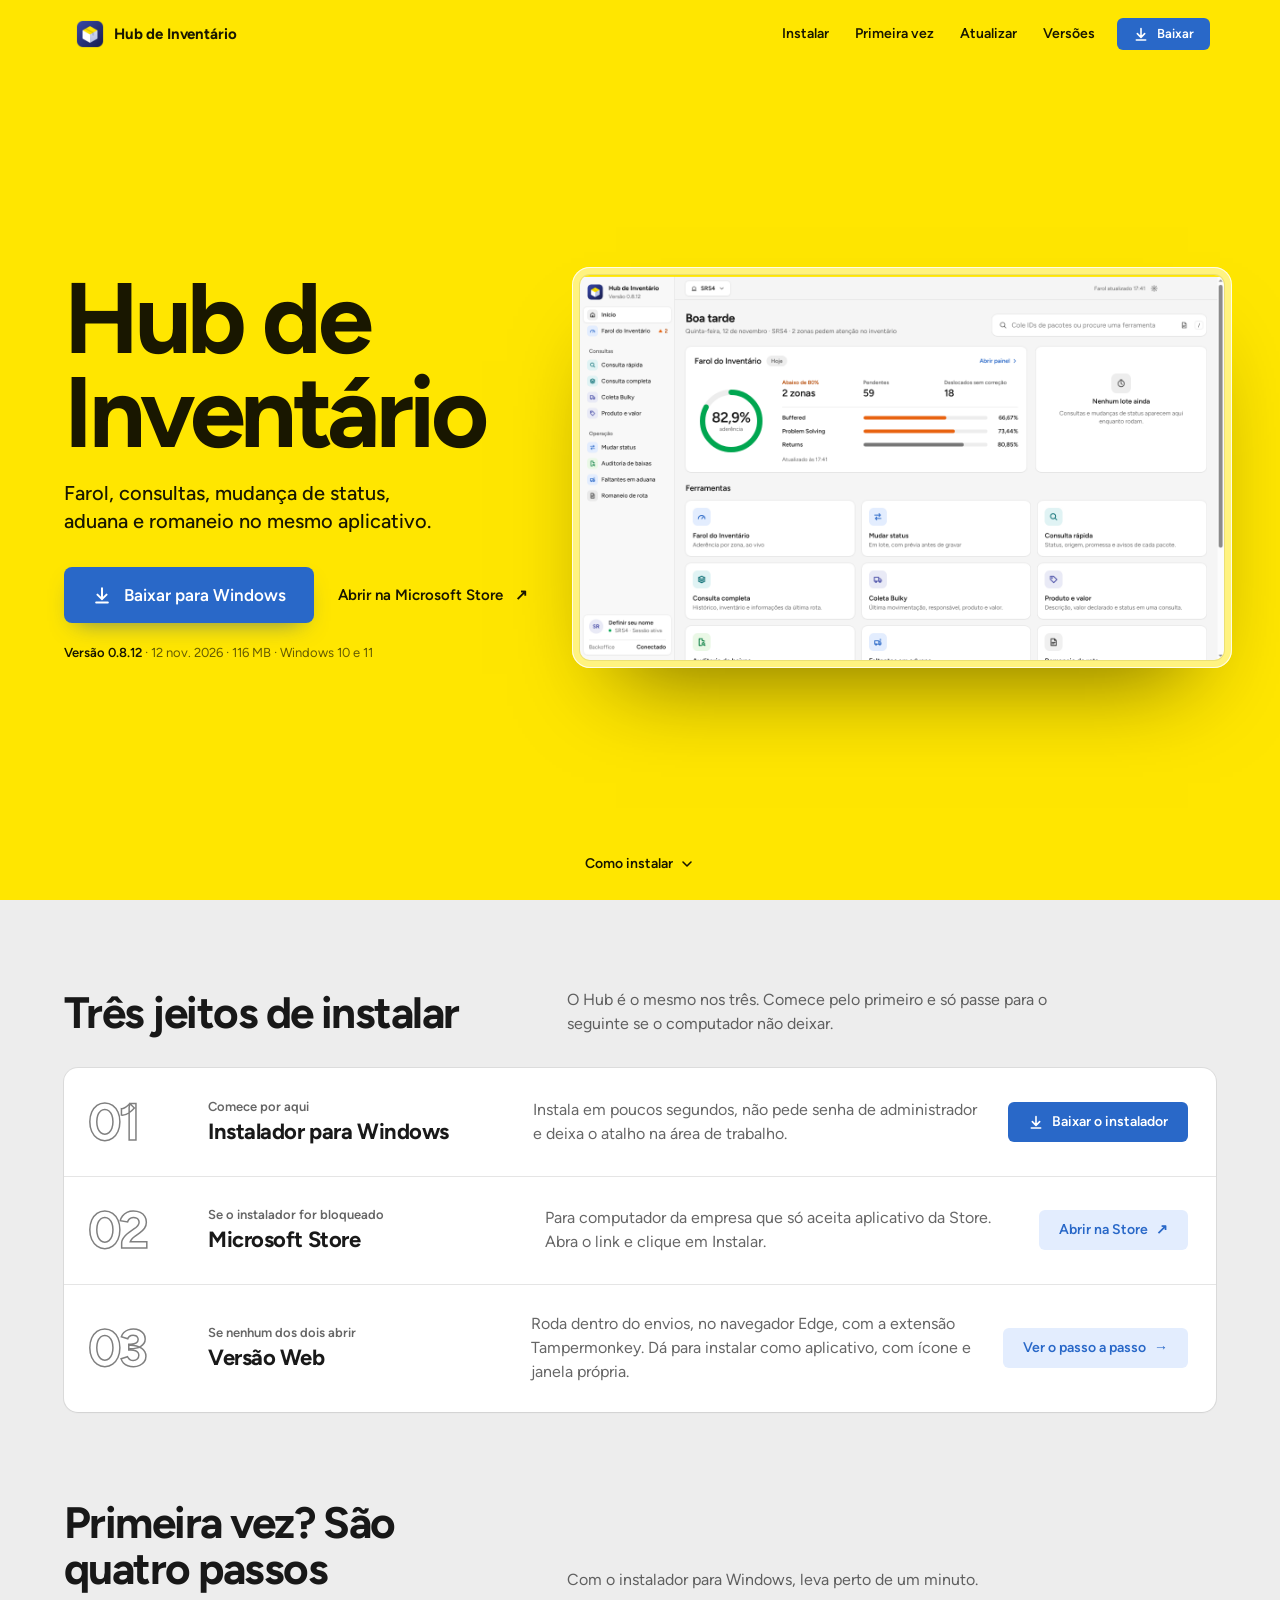
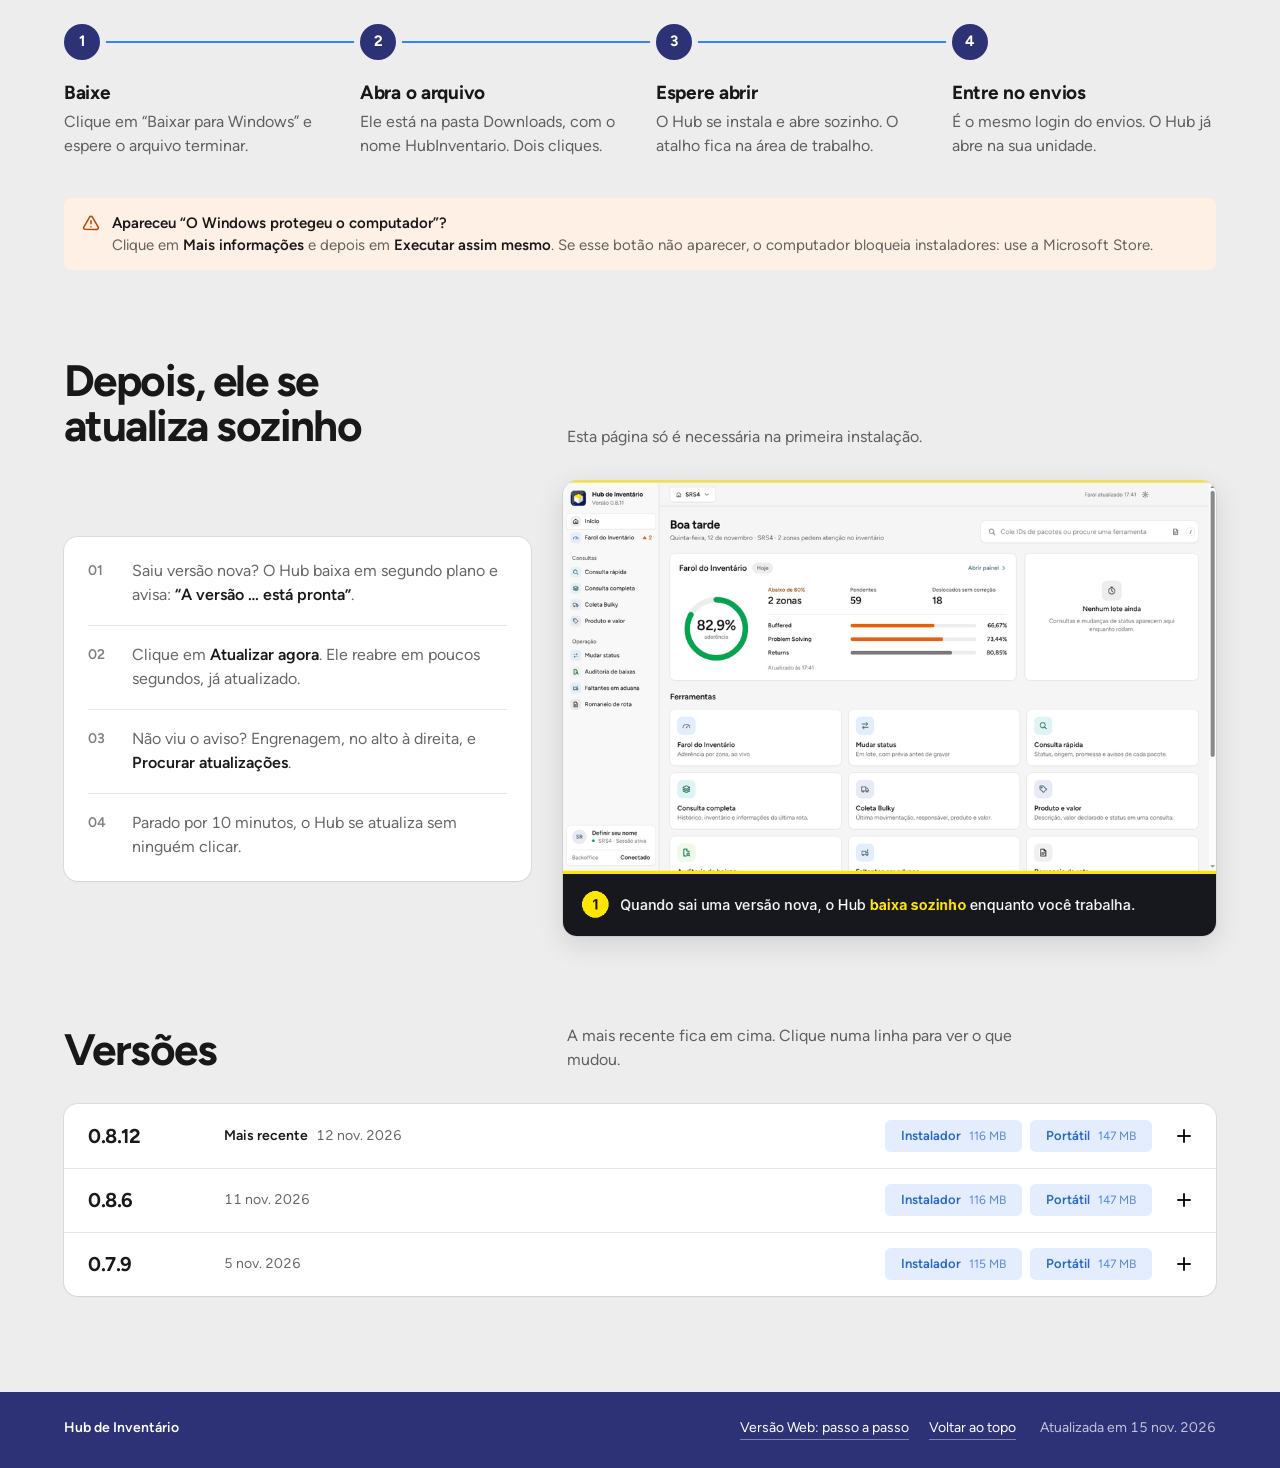
==== commit df9fe30f: "Página 0.8.12" ====
--- a/index.html
+++ b/index.html
@@ -32,7 +32,7 @@
   </div>
 </div>
 
-<header class="capa" id="topo">
+<header class="capa capa--inicio" id="topo">
   <div class="miolo">
     <div class="entrada">
       <div class="entrada__texto">
@@ -51,8 +51,8 @@
         <div class="moldura" data-janela><img src="tela.png" width="1440" height="860" fetchpriority="high" alt="Tela inicial do Hub de Inventário, com o Farol do Inventário e os atalhos das ferramentas"></div>
       </div>
     </div>
+    <a class="descer" href="#formas">Como instalar <svg viewBox="0 0 24 24" fill="none" stroke="currentColor" stroke-width="2.4" stroke-linecap="round" stroke-linejoin="round" aria-hidden="true"><path d="M6 9l6 6 6-6"/></svg></a>
   </div>
-  <div class="letreiro" aria-hidden="true"><div data-letreiro><span>Farol do Inventário</span><span>Consulta rápida</span><span>Consulta completa</span><span>Coleta Bulky</span><span>Produto e valor</span><span>Mudar status</span><span>Auditoria de baixas</span><span>Faltantes em aduana</span><span>Romaneio de rota</span><span>Farol do Inventário</span><span>Consulta rápida</span><span>Consulta completa</span><span>Coleta Bulky</span><span>Produto e valor</span><span>Mudar status</span><span>Auditoria de baixas</span><span>Faltantes em aduana</span><span>Romaneio de rota</span></div></div>
 </header>
 
 <main>
@@ -136,8 +136,8 @@
   </section>
 </main>
 
-<footer><div class="miolo"><b>Hub de Inventário</b><span>Ferramenta interna da operação de inventário.</span><nav aria-label="Rodapé"><a href="web.html">Versão Web: passo a passo</a><a href="#topo">Voltar ao topo</a></nav><span data-gerado></span></div></footer>
-<script type="application/json" id="dados">{"gerado":"2026-11-15T19:00:45.434Z","loja":"https://apps.microsoft.com/detail/9PJJ5DVFFZ61","web":"https://gist.githubusercontent.com/devigorcarneiro/3c0995e65559e945095ee492fea3bea3/raw/HubInventario.user.js","versoes":[{"versao":"0.8.12","data":"2026-11-12T12:23:08Z","arquivos":[{"tipo":"exe","nome":"HubInventario-0.8.12-x64.exe","url":"https://github.com/devigorcarneiro/hub-inventario-downloads/releases/download/v0.8.12/HubInventario-0.8.12-x64.exe","bytes":121111479},{"tipo":"zip","nome":"HubInventario-0.8.12-x64.zip","url":"https://github.com/devigorcarneiro/hub-inventario-downloads/releases/download/v0.8.12/HubInventario-0.8.12-x64.zip","bytes":153663446}],"notas":["Faltantes de rota volta a ser uma ferramenta em teste: só aparece com \"Receber versões de teste\" ligado.","Faltantes em aduana: pacotes em **Parados**, **Parado no percurso** ou **Envio cancelado** continuam na lista, na cobrança e no ranking quando o status anterior foi o da aduana (faltante ou bipado a mais), lido no histórico do pacote.","Se o pacote passou por outro status depois da aduana antes de parar, ele sai como \"Status alterado\".","Ranking da Aduana mais fácil de ler: as colunas agora são **Faltaram → Resolvidos → Ainda faltam**, sem sinal de menos, com uma legenda explicando cada uma.","Abaixo de cada barra aparece quantos já foram resolvidos (ex.: \"3 de 9 resolvidos\").","Faltantes em aduana: as sacas também saem do **ranking de 30 dias** e dos dados já guardados no computador.","Faltantes em aduana: **sacas** bipadas a mais (código curto, como \"41\") não aparecem mais como pacote.","Faltantes em aduana: \"Outro dia\" agora lê **qualquer data**, pela mesma busca do Histórico de aduana do envios.","O ranking de 30 dias se completa sozinho com os dias em que o Hub não estava aberto."]},{"versao":"0.8.6","data":"2026-11-11T12:37:37Z","arquivos":[{"tipo":"exe","nome":"HubInventario-0.8.6-x64.exe","url":"https://github.com/devigorcarneiro/hub-inventario-downloads/releases/download/v0.8.6/HubInventario-0.8.6-x64.exe","bytes":121113025},{"tipo":"zip","nome":"HubInventario-0.8.6-x64.zip","url":"https://github.com/devigorcarneiro/hub-inventario-downloads/releases/download/v0.8.6/HubInventario-0.8.6-x64.zip","bytes":153661888}],"notas":["Faltantes em aduana: pacotes que já foram **entregues** (ou mudaram de status depois do dia seguinte à aduana) saem da cobrança e aparecem como \"Status alterado\" no ranking.","Os faltantes dos 30 dias do ranking voltam a ser conferidos (a cada 6 horas os mais antigos que 7 dias).","Bipagem Buffered: agora **toda bipagem fica gravada**, também no modo \"Antes do inventário\".","No modo \"Antes\", \"Exportar planilha\" salva todas as bipagens do dia (ID, horário, resultado, status, rota e inventário).","Os contadores e as últimas bipagens continuam lá mesmo se a página recarregar ou o Hub atualizar.","Nova ferramenta em teste: **Bipagem Buffered** (Operação). Bipe os pacotes e o Hub confere status, rota planejada e inventário de hoje, com sons e alarme. No modo \"Depois do inventário\", registra os Buffered sem rota e exporta a planilha.","A lista de rotas de 07/11 já vem carregada; use \"Importar rotas\" para trocar pelo CSV do dia.","Só aparece para quem tem \"Receber versões de teste\" ligado.","Versão no navegador (Edge): o Hub se atualiza sozinho e mostra o que mudou depois de atualizar. A tela de login fica centralizada ao lado do painel do Hub.","Faltantes de rota: só entram pacotes que viraram faltante até 23:59 de ontem. Um pacote que só ficou faltante hoje (por exemplo, numa rota que continuou no dia seguinte) entra na análise de amanhã.","Faltantes de rota: pacotes com avaria ou recusados pelo comprador na mesma rota ficam fora da planilha e da cobrança. Eles aparecem em \"Fora da análise\" com o motivo.","Nova ferramenta: **Faltantes de rota**. O Hub lê os faltantes da Gestão de pacotes e separa os que ficaram faltantes numa rota dos 2 dias anteriores. Ele confere na página da rota que o pacote saiu com o motorista e tira os que foram bipados depois (etiquetagem, inventário, aduana, carrinho) ou mudaram de status.","Gera as linhas da planilha de acompanhamento (STATUS = FALTANTE DE ROTA, OBS = registro mais recente de auditoria ou aduana) e uma mensagem de cobrança por transportadora, com motorista e placa.","Confere de novo a cada poucos minutos e avisa quando um pacote sai da cobrança. A aba \"Fora da análise\" mostra o motivo de cada pacote que saiu."]},{"versao":"0.7.9","data":"2026-11-05T17:14:49Z","arquivos":[{"tipo":"exe","nome":"HubInventario-0.7.9-x64.exe","url":"https://github.com/devigorcarneiro/hub-inventario-downloads/releases/download/v0.7.9/HubInventario-0.7.9-x64.exe","bytes":121096637},{"tipo":"zip","nome":"HubInventario-0.7.9-x64.zip","url":"https://github.com/devigorcarneiro/hub-inventario-downloads/releases/download/v0.7.9/HubInventario-0.7.9-x64.zip","bytes":153639058}],"notas":["Faltantes em aduana: o ranking agora conta só faltantes. Bipados a mais não entram.","Cada linha mostra os faltantes na aduana, quantos já foram encontrados (subtraídos) e quantos ainda estão faltando. A ordem segue os que ainda faltam.","Clique num nome para ver os pacotes: ID, data, rota, transportadora ou motorista, rep, produto e a situação (Faltando, Encontrado com onde e quando, ou Status alterado). Os nomes aparecem por inteiro, com todas as rotas.","O Hub agora também pode ser instalado pela Microsoft Store. Nessa versão, as atualizações maiores chegam pela própria loja.","Faltantes em aduana: uma mensagem de cobrança por transportadora, com faltantes e bipados a mais juntos (primeiro os faltantes). O título muda conforme o que tem na mensagem.","Modelo novo de cada pacote: ID, Data, Transportadora/Rota (transportadora primeiro), Motorista/Placa, Produto, Valor, Classificação e Auditoria de carrinhos.","A placa sai sem o que vem antes do traço (SDD-IVU1790 → IVU1790).","Faltantes em aduana: cada pacote aparece uma vez só, com a classificação da auditoria mais recente. Um pacote faltante numa aduana e bipado a mais em outra não aparece mais nas duas listas.","A classificação da seção Aduana da gestão de pacotes passa a mandar. Se ela diz Faltante, o pacote vai para os faltantes; se diz A mais, para os bipados a mais; se diz Correta (reauditado), sai da análise.","Faltantes em aduana: um pacote só entra na planilha, nos números do topo, na cobrança e no ranking se continuar como Faltante ou Para despachar e não tiver sido bipado no inventário (verificado ou deslocado) depois da aduana. Isso vale para faltantes e para bipados a mais.","Os pacotes que saíram (encontrados ou com status alterado) ficam numa lista à parte, \"Fora da análise\", com o motivo.","A conferência na gestão de pacotes roda a cada 4 minutos com a tela aberta e a cada 10 minutos em segundo plano. Quando um pacote sai da cobrança, aparece um aviso.","Atualizações: quando há uma versão nova pronta e ninguém mexe no Hub por 10 minutos, ele se atualiza sozinho e reabre em poucos segundos. Quem deixa o Hub aberto o dia todo também passa a receber as novidades. Durante um lote, ele espera o lote terminar.","A confirmação de que a versão nova abriu ficou mais robusta, para o Hub não voltar para a versão anterior sem motivo.","Farol do Inventário: na imagem para o WhatsApp, as zonas voltam a aparecer em cards, 4 por linha. Zonas sem volume ficam de fora do print.","Farol do Inventário: a imagem para o WhatsApp fica só com o dia. Aderência e indicadores ficam em cima e as zonas embaixo, em tabela larga e mais fácil de ler. O gráfico da semana saiu do print, mas continua no painel.","Farol do Inventário: a imagem para o WhatsApp agora é horizontal. Aderência, indicadores e gráfico da semana ficam à esquerda; as zonas viram uma tabela à direita, com as mesmas informações de antes.","Faltantes em aduana: aba Cobrança redesenhada. À esquerda ficam as mensagens (transportadora, tipo, pacotes e valor). À direita aparece a mensagem escolhida, como ela vai ficar no WhatsApp, com o negrito já aplicado.","Cada mensagem mostra se já foi copiada e a hora. \"Copiar todas\" marca todas.","Os pacotes que ficaram fora da mensagem (já encontrados ou corrigidos) aparecem num aviso discreto, sem poluir o texto.","Faltantes em aduana: as rotas voltam a sair exatamente como no envios. \">L12_AM1\" e \"L12_AM1\" são rotas diferentes, e o \">\" é mantido.","Faltantes em aduana: a coluna STATUS da planilha agora sai como \"FALTANTE ADUANA\" e \"BIPADO A MAIS\".","O ranking abre no dia escolhido (\"Ranking do dia\"). Use o botão \"30 dias\" para ver o ranking dos últimos 30 dias.","Faltantes em aduana: a tabela da Planilha não fica mais por cima dos campos de ajuste quando há muitas linhas.","As rotas saem sem o \">\" do início (ex.: K11_AM1), na tabela, na planilha e na cobrança.","Faltantes em aduana: corrigido o problema que impedia voltar da aba Cobrança para a Planilha.","Datas de inventário em formatos diferentes agora são lidas certo, e um pacote só aparece como \"Encontrado\" com uma data válida.","Faltantes em aduana: só entram na planilha, na cobrança e no ranking os pacotes que continuam como Faltante ou Para despachar. Os que foram corrigidos (Entregue, Em rota…) aparecem no fim da tabela como \"Corrigido\" e ficam de fora.","O status que vale é o do dia da aduana e do dia seguinte. Depois disso ele fica guardado, para o pacote não sair da análise só porque foi entregue dias depois.","Faltantes em aduana: nomes das transportadoras corrigidos na planilha, na cobrança e no ranking (KANGU, EXTRA, TORRES, RENNER…). Nomes com código de base, como BRNS ou BRDRS, ficam só com o código.","A lista de nomes pode ser editada na aba Planilha, em \"Nomes das transportadoras\".","Faltantes em aduana: cada pacote é conferido na gestão de pacotes (inventário e auditoria de carrinhos). A coluna Situação mostra se ele já foi encontrado, onde, quando e por quem.","Enquanto o Hub fica aberto, os faltantes dos últimos 7 dias são conferidos a cada 20 minutos. Quando um aparece no inventário, você recebe um aviso.","A cobrança segue o modelo novo: uma mensagem por transportadora e tipo (faltantes ou bipados a mais), com valor, produto, rota, motorista, placa e auditoria de carrinhos. Pacotes já encontrados ficam fora da mensagem.","Nova ferramenta: Faltantes em aduana. Lê a Aduana de hoje e o histórico, mostra só as rotas com pacotes faltantes ou bipados a mais e busca produto e valor no Backoffice.","Linhas prontas para colar na planilha de controle, texto de cobrança separado por transportadora e ranking dos últimos 30 dias.","Layout ajustado para notebooks de 13 a 15 polegadas: barra lateral mais estreita, títulos menores e campos que cabem na tela.","Versão portátil (.zip) disponível em Releases para computadores que não permitem instalar programas.","Correção do ícone na barra de tarefas do Windows (o programa passa a se chamar HubInventario.exe; o atalho é recriado sozinho).","O ícone do Hub agora aparece na barra de tarefas do Windows.","Primeira atualização do próprio aplicativo: o Hub baixa o instalador novo sozinho e pede só para reiniciar.","O Hub agora se atualiza sozinho: quando sair uma versão nova, ela é baixada em segundo plano e aparece o aviso \"Atualizar agora\".","Engrenagem → \"Procurar atualizações\" e opção de receber as versões de teste primeiro.","Se uma versão nova não abrir direito, o Hub volta sozinho para a anterior."]}]}</script>
+<footer><div class="miolo"><b>Hub de Inventário</b><nav aria-label="Rodapé"><a href="web.html">Versão Web: passo a passo</a><a href="#topo">Voltar ao topo</a></nav><span data-gerado></span></div></footer>
+<script type="application/json" id="dados">{"gerado":"2026-11-15T19:27:39.673Z","loja":"https://apps.microsoft.com/detail/9PJJ5DVFFZ61","web":"https://gist.githubusercontent.com/devigorcarneiro/3c0995e65559e945095ee492fea3bea3/raw/HubInventario.user.js","versoes":[{"versao":"0.8.12","data":"2026-11-12T12:23:08Z","arquivos":[{"tipo":"exe","nome":"HubInventario-0.8.12-x64.exe","url":"https://github.com/devigorcarneiro/hub-inventario-downloads/releases/download/v0.8.12/HubInventario-0.8.12-x64.exe","bytes":121111479},{"tipo":"zip","nome":"HubInventario-0.8.12-x64.zip","url":"https://github.com/devigorcarneiro/hub-inventario-downloads/releases/download/v0.8.12/HubInventario-0.8.12-x64.zip","bytes":153663446}],"notas":["Faltantes de rota volta a ser uma ferramenta em teste: só aparece com \"Receber versões de teste\" ligado.","Faltantes em aduana: pacotes em **Parados**, **Parado no percurso** ou **Envio cancelado** continuam na lista, na cobrança e no ranking quando o status anterior foi o da aduana (faltante ou bipado a mais), lido no histórico do pacote.","Se o pacote passou por outro status depois da aduana antes de parar, ele sai como \"Status alterado\".","Ranking da Aduana mais fácil de ler: as colunas agora são **Faltaram → Resolvidos → Ainda faltam**, sem sinal de menos, com uma legenda explicando cada uma.","Abaixo de cada barra aparece quantos já foram resolvidos (ex.: \"3 de 9 resolvidos\").","Faltantes em aduana: as sacas também saem do **ranking de 30 dias** e dos dados já guardados no computador.","Faltantes em aduana: **sacas** bipadas a mais (código curto, como \"41\") não aparecem mais como pacote.","Faltantes em aduana: \"Outro dia\" agora lê **qualquer data**, pela mesma busca do Histórico de aduana do envios.","O ranking de 30 dias se completa sozinho com os dias em que o Hub não estava aberto."]},{"versao":"0.8.6","data":"2026-11-11T12:37:37Z","arquivos":[{"tipo":"exe","nome":"HubInventario-0.8.6-x64.exe","url":"https://github.com/devigorcarneiro/hub-inventario-downloads/releases/download/v0.8.6/HubInventario-0.8.6-x64.exe","bytes":121113025},{"tipo":"zip","nome":"HubInventario-0.8.6-x64.zip","url":"https://github.com/devigorcarneiro/hub-inventario-downloads/releases/download/v0.8.6/HubInventario-0.8.6-x64.zip","bytes":153661888}],"notas":["Faltantes em aduana: pacotes que já foram **entregues** (ou mudaram de status depois do dia seguinte à aduana) saem da cobrança e aparecem como \"Status alterado\" no ranking.","Os faltantes dos 30 dias do ranking voltam a ser conferidos (a cada 6 horas os mais antigos que 7 dias).","Bipagem Buffered: agora **toda bipagem fica gravada**, também no modo \"Antes do inventário\".","No modo \"Antes\", \"Exportar planilha\" salva todas as bipagens do dia (ID, horário, resultado, status, rota e inventário).","Os contadores e as últimas bipagens continuam lá mesmo se a página recarregar ou o Hub atualizar.","Nova ferramenta em teste: **Bipagem Buffered** (Operação). Bipe os pacotes e o Hub confere status, rota planejada e inventário de hoje, com sons e alarme. No modo \"Depois do inventário\", registra os Buffered sem rota e exporta a planilha.","A lista de rotas de 07/11 já vem carregada; use \"Importar rotas\" para trocar pelo CSV do dia.","Só aparece para quem tem \"Receber versões de teste\" ligado.","Versão no navegador (Edge): o Hub se atualiza sozinho e mostra o que mudou depois de atualizar. A tela de login fica centralizada ao lado do painel do Hub.","Faltantes de rota: só entram pacotes que viraram faltante até 23:59 de ontem. Um pacote que só ficou faltante hoje (por exemplo, numa rota que continuou no dia seguinte) entra na análise de amanhã.","Faltantes de rota: pacotes com avaria ou recusados pelo comprador na mesma rota ficam fora da planilha e da cobrança. Eles aparecem em \"Fora da análise\" com o motivo.","Nova ferramenta: **Faltantes de rota**. O Hub lê os faltantes da Gestão de pacotes e separa os que ficaram faltantes numa rota dos 2 dias anteriores. Ele confere na página da rota que o pacote saiu com o motorista e tira os que foram bipados depois (etiquetagem, inventário, aduana, carrinho) ou mudaram de status.","Gera as linhas da planilha de acompanhamento (STATUS = FALTANTE DE ROTA, OBS = registro mais recente de auditoria ou aduana) e uma mensagem de cobrança por transportadora, com motorista e placa.","Confere de novo a cada poucos minutos e avisa quando um pacote sai da cobrança. A aba \"Fora da análise\" mostra o motivo de cada pacote que saiu."]},{"versao":"0.7.9","data":"2026-11-05T17:14:49Z","arquivos":[{"tipo":"exe","nome":"HubInventario-0.7.9-x64.exe","url":"https://github.com/devigorcarneiro/hub-inventario-downloads/releases/download/v0.7.9/HubInventario-0.7.9-x64.exe","bytes":121096637},{"tipo":"zip","nome":"HubInventario-0.7.9-x64.zip","url":"https://github.com/devigorcarneiro/hub-inventario-downloads/releases/download/v0.7.9/HubInventario-0.7.9-x64.zip","bytes":153639058}],"notas":["Faltantes em aduana: o ranking agora conta só faltantes. Bipados a mais não entram.","Cada linha mostra os faltantes na aduana, quantos já foram encontrados (subtraídos) e quantos ainda estão faltando. A ordem segue os que ainda faltam.","Clique num nome para ver os pacotes: ID, data, rota, transportadora ou motorista, rep, produto e a situação (Faltando, Encontrado com onde e quando, ou Status alterado). Os nomes aparecem por inteiro, com todas as rotas.","O Hub agora também pode ser instalado pela Microsoft Store. Nessa versão, as atualizações maiores chegam pela própria loja.","Faltantes em aduana: uma mensagem de cobrança por transportadora, com faltantes e bipados a mais juntos (primeiro os faltantes). O título muda conforme o que tem na mensagem.","Modelo novo de cada pacote: ID, Data, Transportadora/Rota (transportadora primeiro), Motorista/Placa, Produto, Valor, Classificação e Auditoria de carrinhos.","A placa sai sem o que vem antes do traço (SDD-IVU1790 → IVU1790).","Faltantes em aduana: cada pacote aparece uma vez só, com a classificação da auditoria mais recente. Um pacote faltante numa aduana e bipado a mais em outra não aparece mais nas duas listas.","A classificação da seção Aduana da gestão de pacotes passa a mandar. Se ela diz Faltante, o pacote vai para os faltantes; se diz A mais, para os bipados a mais; se diz Correta (reauditado), sai da análise.","Faltantes em aduana: um pacote só entra na planilha, nos números do topo, na cobrança e no ranking se continuar como Faltante ou Para despachar e não tiver sido bipado no inventário (verificado ou deslocado) depois da aduana. Isso vale para faltantes e para bipados a mais.","Os pacotes que saíram (encontrados ou com status alterado) ficam numa lista à parte, \"Fora da análise\", com o motivo.","A conferência na gestão de pacotes roda a cada 4 minutos com a tela aberta e a cada 10 minutos em segundo plano. Quando um pacote sai da cobrança, aparece um aviso.","Atualizações: quando há uma versão nova pronta e ninguém mexe no Hub por 10 minutos, ele se atualiza sozinho e reabre em poucos segundos. Quem deixa o Hub aberto o dia todo também passa a receber as novidades. Durante um lote, ele espera o lote terminar.","A confirmação de que a versão nova abriu ficou mais robusta, para o Hub não voltar para a versão anterior sem motivo.","Farol do Inventário: na imagem para o WhatsApp, as zonas voltam a aparecer em cards, 4 por linha. Zonas sem volume ficam de fora do print.","Farol do Inventário: a imagem para o WhatsApp fica só com o dia. Aderência e indicadores ficam em cima e as zonas embaixo, em tabela larga e mais fácil de ler. O gráfico da semana saiu do print, mas continua no painel.","Farol do Inventário: a imagem para o WhatsApp agora é horizontal. Aderência, indicadores e gráfico da semana ficam à esquerda; as zonas viram uma tabela à direita, com as mesmas informações de antes.","Faltantes em aduana: aba Cobrança redesenhada. À esquerda ficam as mensagens (transportadora, tipo, pacotes e valor). À direita aparece a mensagem escolhida, como ela vai ficar no WhatsApp, com o negrito já aplicado.","Cada mensagem mostra se já foi copiada e a hora. \"Copiar todas\" marca todas.","Os pacotes que ficaram fora da mensagem (já encontrados ou corrigidos) aparecem num aviso discreto, sem poluir o texto.","Faltantes em aduana: as rotas voltam a sair exatamente como no envios. \">L12_AM1\" e \"L12_AM1\" são rotas diferentes, e o \">\" é mantido.","Faltantes em aduana: a coluna STATUS da planilha agora sai como \"FALTANTE ADUANA\" e \"BIPADO A MAIS\".","O ranking abre no dia escolhido (\"Ranking do dia\"). Use o botão \"30 dias\" para ver o ranking dos últimos 30 dias.","Faltantes em aduana: a tabela da Planilha não fica mais por cima dos campos de ajuste quando há muitas linhas.","As rotas saem sem o \">\" do início (ex.: K11_AM1), na tabela, na planilha e na cobrança.","Faltantes em aduana: corrigido o problema que impedia voltar da aba Cobrança para a Planilha.","Datas de inventário em formatos diferentes agora são lidas certo, e um pacote só aparece como \"Encontrado\" com uma data válida.","Faltantes em aduana: só entram na planilha, na cobrança e no ranking os pacotes que continuam como Faltante ou Para despachar. Os que foram corrigidos (Entregue, Em rota…) aparecem no fim da tabela como \"Corrigido\" e ficam de fora.","O status que vale é o do dia da aduana e do dia seguinte. Depois disso ele fica guardado, para o pacote não sair da análise só porque foi entregue dias depois.","Faltantes em aduana: nomes das transportadoras corrigidos na planilha, na cobrança e no ranking (KANGU, EXTRA, TORRES, RENNER…). Nomes com código de base, como BRNS ou BRDRS, ficam só com o código.","A lista de nomes pode ser editada na aba Planilha, em \"Nomes das transportadoras\".","Faltantes em aduana: cada pacote é conferido na gestão de pacotes (inventário e auditoria de carrinhos). A coluna Situação mostra se ele já foi encontrado, onde, quando e por quem.","Enquanto o Hub fica aberto, os faltantes dos últimos 7 dias são conferidos a cada 20 minutos. Quando um aparece no inventário, você recebe um aviso.","A cobrança segue o modelo novo: uma mensagem por transportadora e tipo (faltantes ou bipados a mais), com valor, produto, rota, motorista, placa e auditoria de carrinhos. Pacotes já encontrados ficam fora da mensagem.","Nova ferramenta: Faltantes em aduana. Lê a Aduana de hoje e o histórico, mostra só as rotas com pacotes faltantes ou bipados a mais e busca produto e valor no Backoffice.","Linhas prontas para colar na planilha de controle, texto de cobrança separado por transportadora e ranking dos últimos 30 dias.","Layout ajustado para notebooks de 13 a 15 polegadas: barra lateral mais estreita, títulos menores e campos que cabem na tela.","Versão portátil (.zip) disponível em Releases para computadores que não permitem instalar programas.","Correção do ícone na barra de tarefas do Windows (o programa passa a se chamar HubInventario.exe; o atalho é recriado sozinho).","O ícone do Hub agora aparece na barra de tarefas do Windows.","Primeira atualização do próprio aplicativo: o Hub baixa o instalador novo sozinho e pede só para reiniciar.","O Hub agora se atualiza sozinho: quando sair uma versão nova, ela é baixada em segundo plano e aparece o aviso \"Atualizar agora\".","Engrenagem → \"Procurar atualizações\" e opção de receber as versões de teste primeiro.","Se uma versão nova não abrir direito, o Hub volta sozinho para a anterior."]}]}</script>
 
 <script src="base.js"></script>
 <script>
@@ -165,7 +165,7 @@
       pedir();
     });
     q('.capa').addEventListener('pointerleave', () => { rx = ry = 0; janela.style.transition = 'transform 600ms cubic-bezier(.2,.8,.2,1)'; pedir(); setTimeout(() => { janela.style.transition = ''; }, 600); });
-    addEventListener('scroll', () => { sy = Math.min(48, scrollY * .08); pedir(); }, { passive: true });
+    addEventListener('scroll', () => { sy = Math.min(24, scrollY * .04); pedir(); }, { passive: true });
   }
 
   /* Botão com progresso (ProgressButton do Andes): o retorno aparece onde a ação começou. */
@@ -206,7 +206,7 @@
       q('[data-meta]').innerHTML = `<b>Versão ${esc(atual.versao)}</b> · ${data(atual.data)} · ${mb(exe.bytes)} · Windows 10 e 11`;
     } else q('[data-meta]').textContent = 'Nenhuma versão publicada ainda.';
     q('[data-versoes]').innerHTML = versoes.length ? versoes.map((v, i) => `
-      <details class="versao" style="--i:${i}"${i === 0 ? ' open' : ''}>
+      <details class="versao" style="--i:${i}">
         <summary>
           <span class="num">${esc(v.versao)}</span>
           <span class="data">${i === 0 ? '<em>Mais recente</em>' : ''}${data(v.data)}</span>
--- a/estilo.css
+++ b/estilo.css
@@ -34,7 +34,7 @@
 .faixa { position: fixed; z-index: 21; inset: 0 0 auto; height: 4px; background: var(--brand-yellow); }
 .barra { position: fixed; z-index: 20; inset: 12px 0 auto; pointer-events: none; }
 .vidro { pointer-events: auto; display: flex; align-items: center; gap: 4px; position: relative; max-width: 1152px; margin: 0 auto; padding: 6px; border-radius: 12px; background: transparent; box-shadow: none; transition: background-color var(--duration-base) var(--easing-standard), box-shadow var(--duration-base) var(--easing-standard); }
-.vidro.is-rolado { background: var(--glass-fill); -webkit-backdrop-filter: blur(var(--blur-glass)) saturate(140%); backdrop-filter: blur(var(--blur-glass)) saturate(140%); box-shadow: inset 0 0 0 1px var(--glass-stroke), var(--shadow-elevated); }
+.vidro.is-rolado { background: rgba(255, 255, 255, .94); -webkit-backdrop-filter: blur(24px) saturate(160%); backdrop-filter: blur(24px) saturate(160%); box-shadow: inset 0 0 0 1px var(--glass-stroke), var(--shadow-elevated); }
 .vidro__marca { display: flex; align-items: center; gap: 10px; padding: 0 12px 0 6px; color: var(--ink); font: 700 15px/20px var(--font-sans); letter-spacing: -.01em; text-decoration: none; }
 .vidro__marca img { width: 28px; height: 28px; border-radius: 7px; }
 .vidro__vao { flex: 1; }
@@ -94,14 +94,6 @@
   @keyframes subir { to { opacity: 1; transform: none; } }
 }
 
-/* Letreiro com as ferramentas, no azul-marinho da marca */
-.letreiro { background: var(--brand-navy); color: #fff; overflow: hidden; white-space: nowrap; padding: 14px 0; font: 600 14px/20px var(--font-sans); }
-.letreiro div { display: inline-flex; animation: correr 40s linear infinite; }
-.letreiro span { display: inline-flex; align-items: center; gap: 24px; padding-right: 24px; }
-.letreiro span::after { content: ""; width: 4px; height: 4px; border-radius: 50%; background: rgba(255, 255, 255, .45); }
-.letreiro:hover div { animation-play-state: paused; }
-@keyframes correr { to { transform: translateX(-50%); } }
-
 /* ---------- Seções ---------- */
 section { padding: 88px 0 0; }
 section:last-of-type { padding-bottom: 96px; }
@@ -182,18 +174,17 @@
 
 /* Revelar ao rolar */
 @media (prefers-reduced-motion: no-preference) {
-  .js .revela { opacity: 0; transform: translateY(18px); transition: opacity var(--duration-data) var(--easing-standard), transform var(--duration-data) var(--easing-standard); transition-delay: calc(var(--i, 0) * 80ms); }
+  .js .revela { opacity: 0; transform: translateY(12px); transition: opacity var(--duration-slow) var(--easing-standard), transform var(--duration-slow) var(--easing-standard); transition-delay: calc(var(--i, 0) * 60ms); }
   .js .revela.is-visto { opacity: 1; transform: none; }
-  .js .passos::after { transform: scaleX(0); transition: transform 1.3s var(--easing-standard) .15s; }
+  /* Passos: a linha se desenha uma vez e os quatro entram juntos, em sequência curta */
+  .js .passos::after { transform: scaleX(0); transition: transform 700ms var(--easing-standard) 80ms; }
   .js .passos.is-visto::after { transform: scaleX(1); }
-  .js .passo::before { transform: scale(0); transition: transform var(--duration-slow) cubic-bezier(.3, 1.5, .5, 1); transition-delay: calc(var(--i, 0) * 260ms + 180ms); }
-  .js .passos.is-visto .passo::before { transform: scale(1); }
-  .js .passo { opacity: 0; transition: opacity var(--duration-data); transition-delay: calc(var(--i, 0) * 260ms + 240ms); }
-  .js .passos.is-visto .passo { opacity: 1; }
+  .js .passo { opacity: 0; transform: translateY(12px); transition: opacity var(--duration-slow) var(--easing-standard), transform var(--duration-slow) var(--easing-standard); transition-delay: calc(var(--i, 0) * 70ms); }
+  .js .passos.is-visto .passo { opacity: 1; transform: none; }
 }
 @media (prefers-reduced-motion: reduce) {
   html { scroll-behavior: auto; }
-  .letreiro div, .btn:hover .seta { animation: none; }
+  .btn:hover .seta, .descer svg { animation: none; }
   .btn, .forma, .forma__n, .vidro, .vidro .btn { transition: none; }
 }
 @media (prefers-reduced-transparency: reduce) {
@@ -397,13 +388,13 @@
 
 @media (prefers-reduced-motion: no-preference) {
   /* Painéis: o cartão sobe e as linhas entram em sequência */
-  .js .formas[data-visto], .js .versoes[data-visto] { opacity: 0; transform: translateY(18px); transition: opacity var(--duration-data) var(--easing-standard), transform var(--duration-data) var(--easing-standard); }
+  .js .formas[data-visto], .js .versoes[data-visto] { opacity: 0; transform: translateY(12px); transition: opacity var(--duration-slow) var(--easing-standard), transform var(--duration-slow) var(--easing-standard); }
   .js .formas.is-visto, .js .versoes.is-visto { opacity: 1; transform: none; }
-  .js .formas .forma, .js .versoes .versao { opacity: 0; transform: translateY(10px); transition: opacity var(--duration-data) var(--easing-standard) calc(var(--i, 0) * 90ms + 160ms), transform var(--duration-data) var(--easing-standard) calc(var(--i, 0) * 90ms + 160ms), background-color var(--duration-base) var(--easing-standard); }
+  .js .formas .forma, .js .versoes .versao { opacity: 0; transform: translateY(8px); transition: opacity var(--duration-slow) var(--easing-standard) calc(var(--i, 0) * 60ms + 60ms), transform var(--duration-slow) var(--easing-standard) calc(var(--i, 0) * 60ms + 60ms), background-color var(--duration-base) var(--easing-standard); }
   .js .is-visto .forma, .js .is-visto .versao { opacity: 1; transform: none; }
 }
 @media (prefers-reduced-motion: no-preference) and (max-width: 980px) {
-  .js .passo:not(:last-child)::after { transform: scaleY(0); transition: transform var(--duration-slow) var(--easing-standard); transition-delay: calc(var(--i, 0) * 260ms + 420ms); }
+  .js .passo:not(:last-child)::after { transform: scaleY(0); transition: transform var(--duration-slow) var(--easing-standard); transition-delay: calc(var(--i, 0) * 70ms + 120ms); }
   .js .passos.is-visto .passo:not(:last-child)::after { transform: scaleY(1); }
 }
 @media (prefers-reduced-motion: reduce) {
@@ -412,3 +403,26 @@
   .pg-guia .vidro::after { animation: none; }
   .chave, .chave::after, .versao .mais::before, .versao .mais::after, .duvida .mais::before, .duvida .mais::after { transition: none; }
 }
+
+/* ================= Capa da página principal: ocupa a tela, com a janela do Hub grande e inteira ================= */
+.capa--inicio { display: flex; flex-direction: column; min-height: min(100svh, 1000px); }
+.capa--inicio > .miolo { flex: 1; display: flex; flex-direction: column; width: 100%; }
+.capa--inicio .entrada { flex: 1; grid-template-columns: minmax(0, 5fr) minmax(0, 7fr); align-items: center; gap: 48px; padding: 24px 0 28px; }
+.capa--inicio .entrada__texto { padding: 0; }
+/* Em telas largas a janela avança para a direita, além da coluna de texto */
+.capa--inicio .palco { align-self: center; margin-right: clamp(-200px, calc((1248px - 100vw) / 2), 0px); }
+.capa--inicio .moldura { padding: 8px; border-radius: var(--radius-xl); box-shadow: inset 0 0 0 1px var(--glass-stroke), 0 50px 90px -44px rgba(0, 0, 0, .55); transform-origin: 50% 50%; }
+.capa--inicio .moldura img { border-radius: 10px; }
+.descer { align-self: center; display: inline-flex; align-items: center; gap: 6px; height: 36px; margin-bottom: 18px; padding: 0 14px; border-radius: var(--radius-pill); color: var(--ink); font: 600 14px/20px var(--font-sans); text-decoration: none; transition: background-color var(--duration-fast) var(--easing-standard); }
+.descer:hover { background: var(--fill); }
+.descer svg { width: 16px; height: 16px; animation: descer 1.8s var(--easing-standard) infinite; }
+footer .miolo > b { margin-right: auto; }
+@media (max-width: 980px) {
+  .capa--inicio { min-height: 0; }
+  .capa--inicio .entrada { grid-template-columns: minmax(0, 1fr); gap: 32px; padding: 16px 0 40px; }
+  .capa--inicio .palco { margin-right: 0; }
+  .descer { display: none; }
+}
+@media (prefers-reduced-motion: no-preference) {
+  .js .descer { opacity: 0; animation: subir var(--duration-data) var(--easing-standard) .8s forwards; }
+}
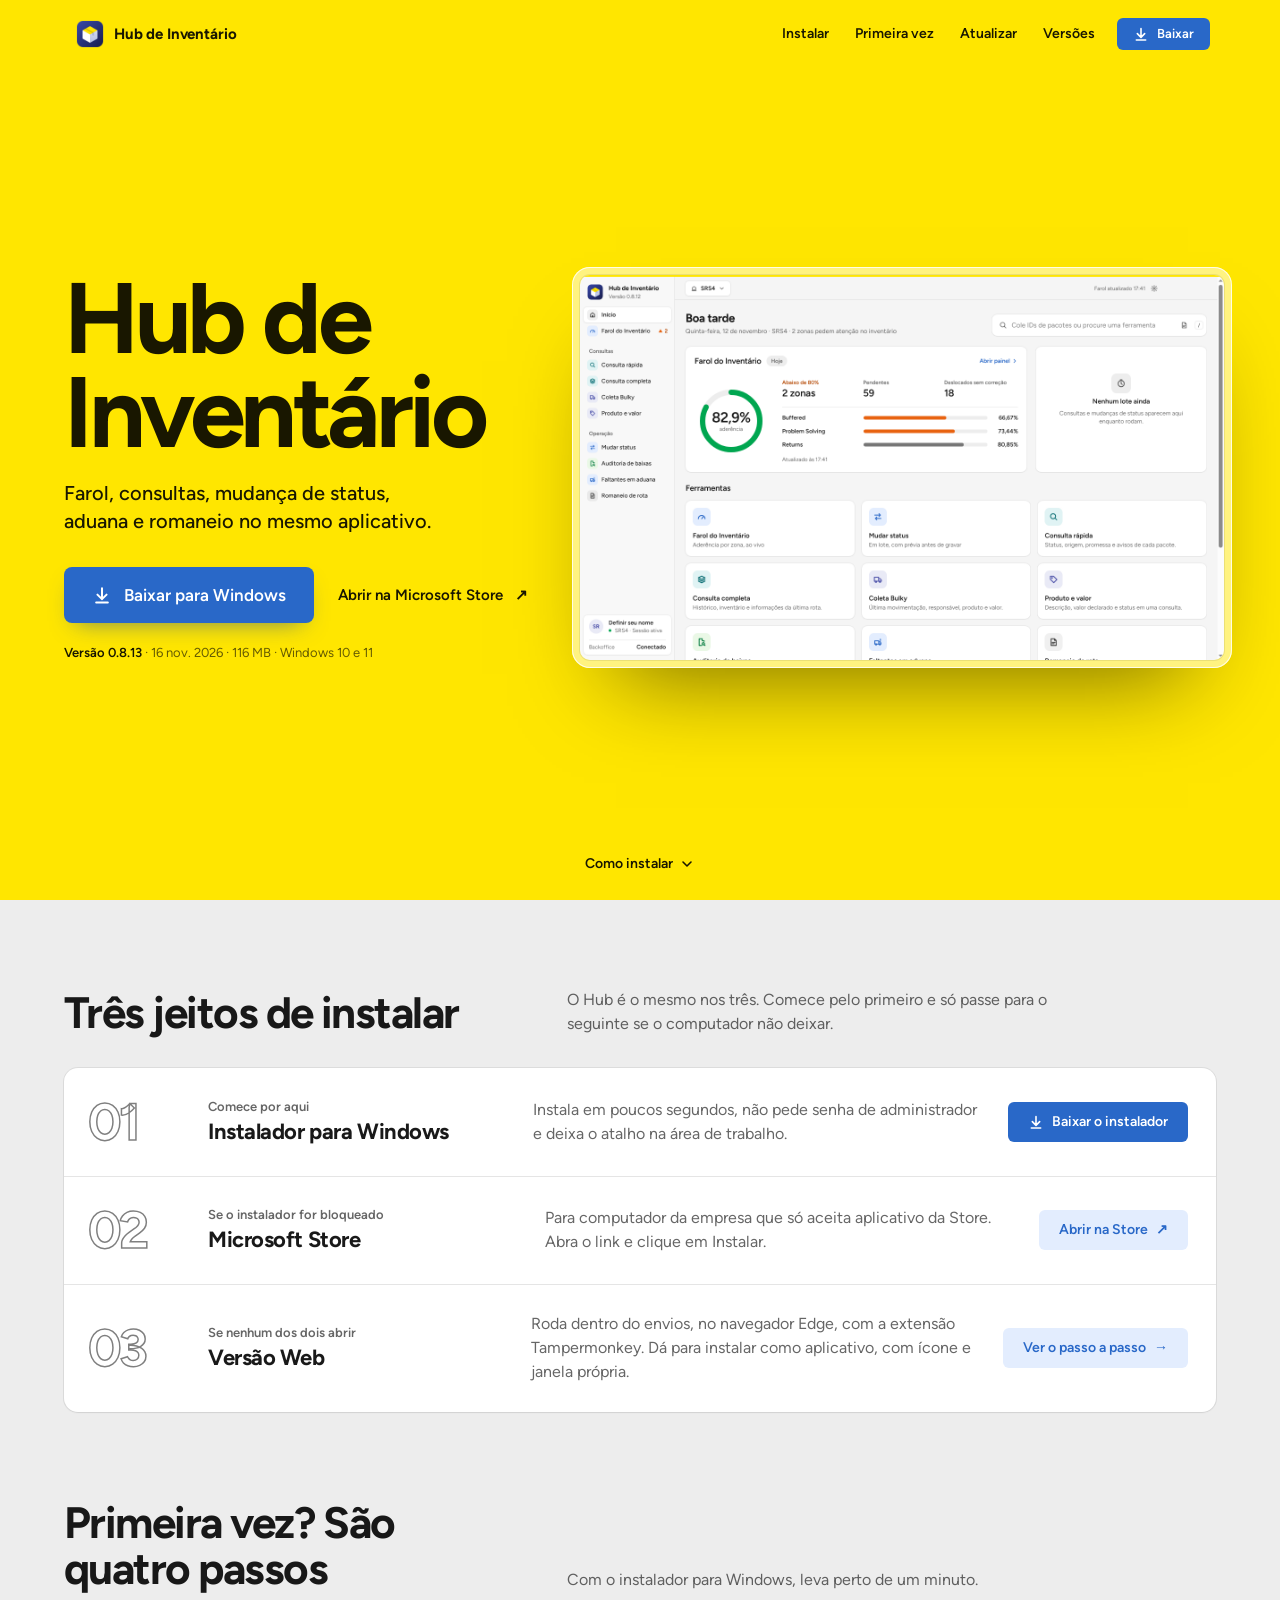
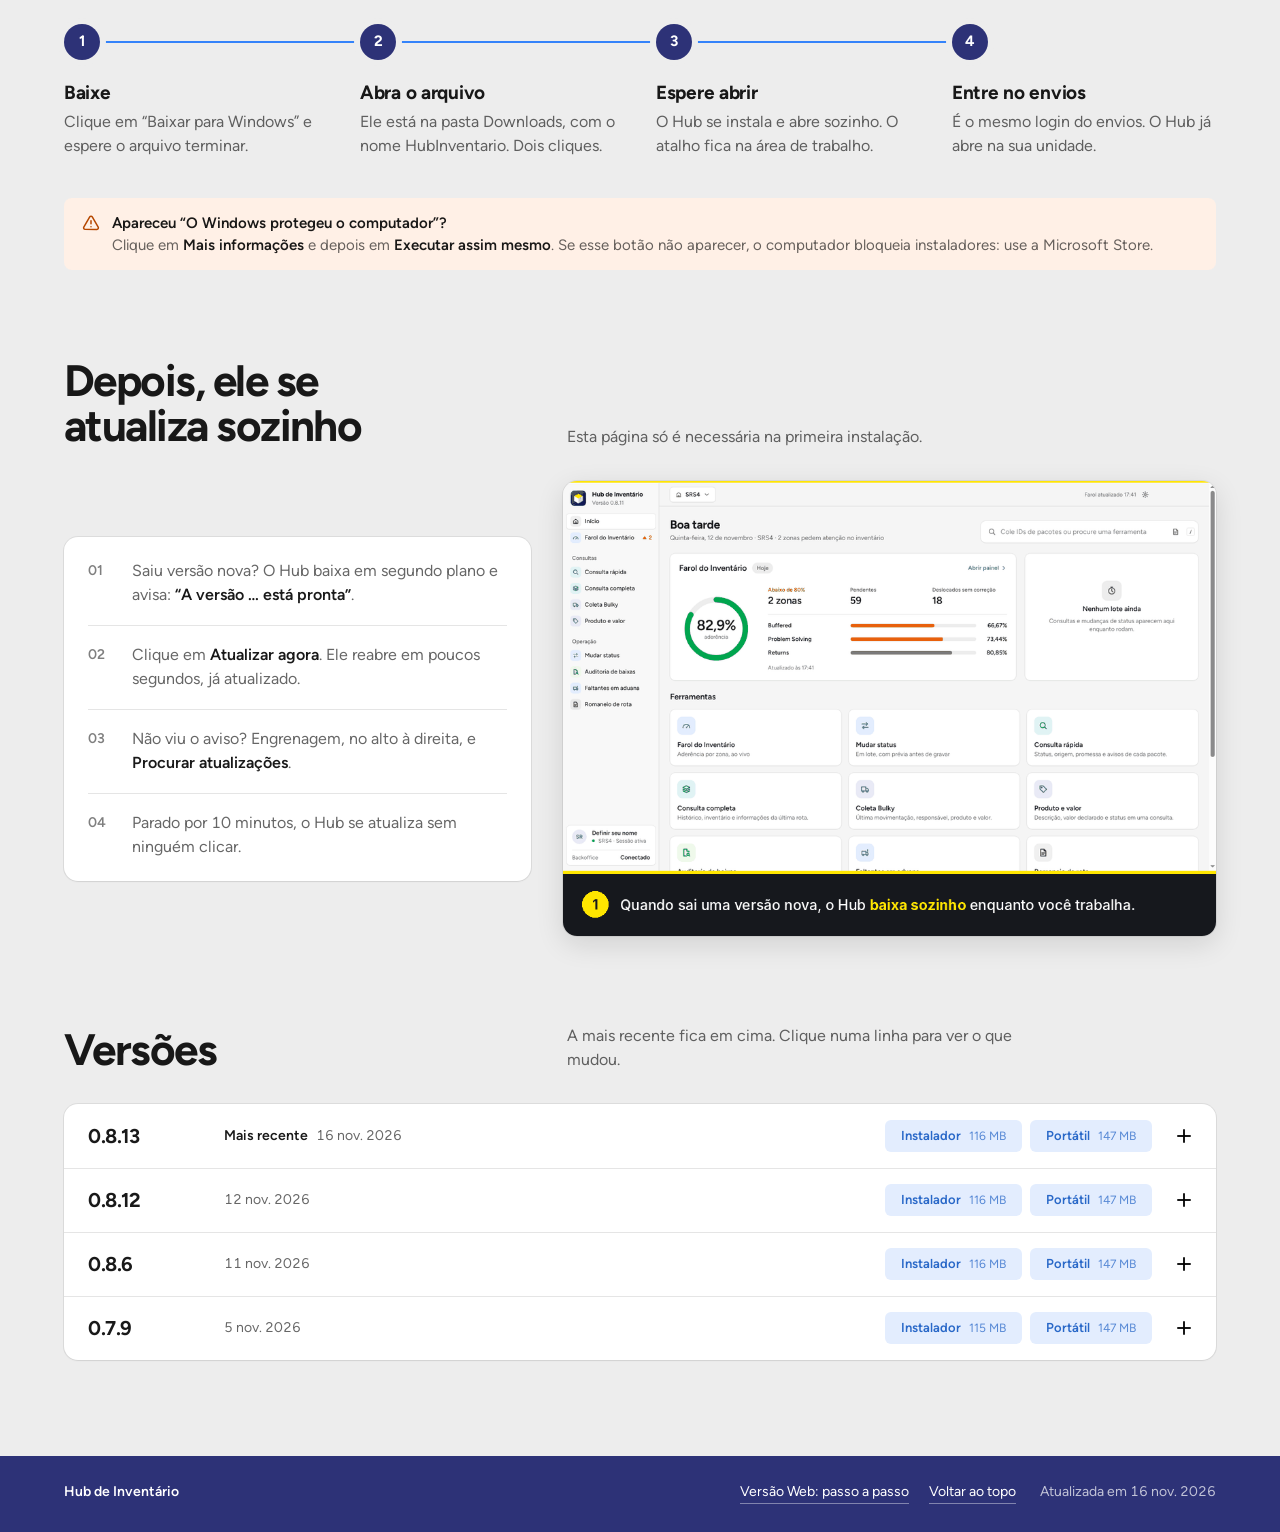
==== commit 7e165ab2: "Página 0.8.13" ====
--- a/index.html
+++ b/index.html
@@ -137,7 +137,7 @@
 </main>
 
 <footer><div class="miolo"><b>Hub de Inventário</b><nav aria-label="Rodapé"><a href="web.html">Versão Web: passo a passo</a><a href="#topo">Voltar ao topo</a></nav><span data-gerado></span></div></footer>
-<script type="application/json" id="dados">{"gerado":"2026-11-15T19:27:39.673Z","loja":"https://apps.microsoft.com/detail/9PJJ5DVFFZ61","web":"https://gist.githubusercontent.com/devigorcarneiro/3c0995e65559e945095ee492fea3bea3/raw/HubInventario.user.js","versoes":[{"versao":"0.8.12","data":"2026-11-12T12:23:08Z","arquivos":[{"tipo":"exe","nome":"HubInventario-0.8.12-x64.exe","url":"https://github.com/devigorcarneiro/hub-inventario-downloads/releases/download/v0.8.12/HubInventario-0.8.12-x64.exe","bytes":121111479},{"tipo":"zip","nome":"HubInventario-0.8.12-x64.zip","url":"https://github.com/devigorcarneiro/hub-inventario-downloads/releases/download/v0.8.12/HubInventario-0.8.12-x64.zip","bytes":153663446}],"notas":["Faltantes de rota volta a ser uma ferramenta em teste: só aparece com \"Receber versões de teste\" ligado.","Faltantes em aduana: pacotes em **Parados**, **Parado no percurso** ou **Envio cancelado** continuam na lista, na cobrança e no ranking quando o status anterior foi o da aduana (faltante ou bipado a mais), lido no histórico do pacote.","Se o pacote passou por outro status depois da aduana antes de parar, ele sai como \"Status alterado\".","Ranking da Aduana mais fácil de ler: as colunas agora são **Faltaram → Resolvidos → Ainda faltam**, sem sinal de menos, com uma legenda explicando cada uma.","Abaixo de cada barra aparece quantos já foram resolvidos (ex.: \"3 de 9 resolvidos\").","Faltantes em aduana: as sacas também saem do **ranking de 30 dias** e dos dados já guardados no computador.","Faltantes em aduana: **sacas** bipadas a mais (código curto, como \"41\") não aparecem mais como pacote.","Faltantes em aduana: \"Outro dia\" agora lê **qualquer data**, pela mesma busca do Histórico de aduana do envios.","O ranking de 30 dias se completa sozinho com os dias em que o Hub não estava aberto."]},{"versao":"0.8.6","data":"2026-11-11T12:37:37Z","arquivos":[{"tipo":"exe","nome":"HubInventario-0.8.6-x64.exe","url":"https://github.com/devigorcarneiro/hub-inventario-downloads/releases/download/v0.8.6/HubInventario-0.8.6-x64.exe","bytes":121113025},{"tipo":"zip","nome":"HubInventario-0.8.6-x64.zip","url":"https://github.com/devigorcarneiro/hub-inventario-downloads/releases/download/v0.8.6/HubInventario-0.8.6-x64.zip","bytes":153661888}],"notas":["Faltantes em aduana: pacotes que já foram **entregues** (ou mudaram de status depois do dia seguinte à aduana) saem da cobrança e aparecem como \"Status alterado\" no ranking.","Os faltantes dos 30 dias do ranking voltam a ser conferidos (a cada 6 horas os mais antigos que 7 dias).","Bipagem Buffered: agora **toda bipagem fica gravada**, também no modo \"Antes do inventário\".","No modo \"Antes\", \"Exportar planilha\" salva todas as bipagens do dia (ID, horário, resultado, status, rota e inventário).","Os contadores e as últimas bipagens continuam lá mesmo se a página recarregar ou o Hub atualizar.","Nova ferramenta em teste: **Bipagem Buffered** (Operação). Bipe os pacotes e o Hub confere status, rota planejada e inventário de hoje, com sons e alarme. No modo \"Depois do inventário\", registra os Buffered sem rota e exporta a planilha.","A lista de rotas de 07/11 já vem carregada; use \"Importar rotas\" para trocar pelo CSV do dia.","Só aparece para quem tem \"Receber versões de teste\" ligado.","Versão no navegador (Edge): o Hub se atualiza sozinho e mostra o que mudou depois de atualizar. A tela de login fica centralizada ao lado do painel do Hub.","Faltantes de rota: só entram pacotes que viraram faltante até 23:59 de ontem. Um pacote que só ficou faltante hoje (por exemplo, numa rota que continuou no dia seguinte) entra na análise de amanhã.","Faltantes de rota: pacotes com avaria ou recusados pelo comprador na mesma rota ficam fora da planilha e da cobrança. Eles aparecem em \"Fora da análise\" com o motivo.","Nova ferramenta: **Faltantes de rota**. O Hub lê os faltantes da Gestão de pacotes e separa os que ficaram faltantes numa rota dos 2 dias anteriores. Ele confere na página da rota que o pacote saiu com o motorista e tira os que foram bipados depois (etiquetagem, inventário, aduana, carrinho) ou mudaram de status.","Gera as linhas da planilha de acompanhamento (STATUS = FALTANTE DE ROTA, OBS = registro mais recente de auditoria ou aduana) e uma mensagem de cobrança por transportadora, com motorista e placa.","Confere de novo a cada poucos minutos e avisa quando um pacote sai da cobrança. A aba \"Fora da análise\" mostra o motivo de cada pacote que saiu."]},{"versao":"0.7.9","data":"2026-11-05T17:14:49Z","arquivos":[{"tipo":"exe","nome":"HubInventario-0.7.9-x64.exe","url":"https://github.com/devigorcarneiro/hub-inventario-downloads/releases/download/v0.7.9/HubInventario-0.7.9-x64.exe","bytes":121096637},{"tipo":"zip","nome":"HubInventario-0.7.9-x64.zip","url":"https://github.com/devigorcarneiro/hub-inventario-downloads/releases/download/v0.7.9/HubInventario-0.7.9-x64.zip","bytes":153639058}],"notas":["Faltantes em aduana: o ranking agora conta só faltantes. Bipados a mais não entram.","Cada linha mostra os faltantes na aduana, quantos já foram encontrados (subtraídos) e quantos ainda estão faltando. A ordem segue os que ainda faltam.","Clique num nome para ver os pacotes: ID, data, rota, transportadora ou motorista, rep, produto e a situação (Faltando, Encontrado com onde e quando, ou Status alterado). Os nomes aparecem por inteiro, com todas as rotas.","O Hub agora também pode ser instalado pela Microsoft Store. Nessa versão, as atualizações maiores chegam pela própria loja.","Faltantes em aduana: uma mensagem de cobrança por transportadora, com faltantes e bipados a mais juntos (primeiro os faltantes). O título muda conforme o que tem na mensagem.","Modelo novo de cada pacote: ID, Data, Transportadora/Rota (transportadora primeiro), Motorista/Placa, Produto, Valor, Classificação e Auditoria de carrinhos.","A placa sai sem o que vem antes do traço (SDD-IVU1790 → IVU1790).","Faltantes em aduana: cada pacote aparece uma vez só, com a classificação da auditoria mais recente. Um pacote faltante numa aduana e bipado a mais em outra não aparece mais nas duas listas.","A classificação da seção Aduana da gestão de pacotes passa a mandar. Se ela diz Faltante, o pacote vai para os faltantes; se diz A mais, para os bipados a mais; se diz Correta (reauditado), sai da análise.","Faltantes em aduana: um pacote só entra na planilha, nos números do topo, na cobrança e no ranking se continuar como Faltante ou Para despachar e não tiver sido bipado no inventário (verificado ou deslocado) depois da aduana. Isso vale para faltantes e para bipados a mais.","Os pacotes que saíram (encontrados ou com status alterado) ficam numa lista à parte, \"Fora da análise\", com o motivo.","A conferência na gestão de pacotes roda a cada 4 minutos com a tela aberta e a cada 10 minutos em segundo plano. Quando um pacote sai da cobrança, aparece um aviso.","Atualizações: quando há uma versão nova pronta e ninguém mexe no Hub por 10 minutos, ele se atualiza sozinho e reabre em poucos segundos. Quem deixa o Hub aberto o dia todo também passa a receber as novidades. Durante um lote, ele espera o lote terminar.","A confirmação de que a versão nova abriu ficou mais robusta, para o Hub não voltar para a versão anterior sem motivo.","Farol do Inventário: na imagem para o WhatsApp, as zonas voltam a aparecer em cards, 4 por linha. Zonas sem volume ficam de fora do print.","Farol do Inventário: a imagem para o WhatsApp fica só com o dia. Aderência e indicadores ficam em cima e as zonas embaixo, em tabela larga e mais fácil de ler. O gráfico da semana saiu do print, mas continua no painel.","Farol do Inventário: a imagem para o WhatsApp agora é horizontal. Aderência, indicadores e gráfico da semana ficam à esquerda; as zonas viram uma tabela à direita, com as mesmas informações de antes.","Faltantes em aduana: aba Cobrança redesenhada. À esquerda ficam as mensagens (transportadora, tipo, pacotes e valor). À direita aparece a mensagem escolhida, como ela vai ficar no WhatsApp, com o negrito já aplicado.","Cada mensagem mostra se já foi copiada e a hora. \"Copiar todas\" marca todas.","Os pacotes que ficaram fora da mensagem (já encontrados ou corrigidos) aparecem num aviso discreto, sem poluir o texto.","Faltantes em aduana: as rotas voltam a sair exatamente como no envios. \">L12_AM1\" e \"L12_AM1\" são rotas diferentes, e o \">\" é mantido.","Faltantes em aduana: a coluna STATUS da planilha agora sai como \"FALTANTE ADUANA\" e \"BIPADO A MAIS\".","O ranking abre no dia escolhido (\"Ranking do dia\"). Use o botão \"30 dias\" para ver o ranking dos últimos 30 dias.","Faltantes em aduana: a tabela da Planilha não fica mais por cima dos campos de ajuste quando há muitas linhas.","As rotas saem sem o \">\" do início (ex.: K11_AM1), na tabela, na planilha e na cobrança.","Faltantes em aduana: corrigido o problema que impedia voltar da aba Cobrança para a Planilha.","Datas de inventário em formatos diferentes agora são lidas certo, e um pacote só aparece como \"Encontrado\" com uma data válida.","Faltantes em aduana: só entram na planilha, na cobrança e no ranking os pacotes que continuam como Faltante ou Para despachar. Os que foram corrigidos (Entregue, Em rota…) aparecem no fim da tabela como \"Corrigido\" e ficam de fora.","O status que vale é o do dia da aduana e do dia seguinte. Depois disso ele fica guardado, para o pacote não sair da análise só porque foi entregue dias depois.","Faltantes em aduana: nomes das transportadoras corrigidos na planilha, na cobrança e no ranking (KANGU, EXTRA, TORRES, RENNER…). Nomes com código de base, como BRNS ou BRDRS, ficam só com o código.","A lista de nomes pode ser editada na aba Planilha, em \"Nomes das transportadoras\".","Faltantes em aduana: cada pacote é conferido na gestão de pacotes (inventário e auditoria de carrinhos). A coluna Situação mostra se ele já foi encontrado, onde, quando e por quem.","Enquanto o Hub fica aberto, os faltantes dos últimos 7 dias são conferidos a cada 20 minutos. Quando um aparece no inventário, você recebe um aviso.","A cobrança segue o modelo novo: uma mensagem por transportadora e tipo (faltantes ou bipados a mais), com valor, produto, rota, motorista, placa e auditoria de carrinhos. Pacotes já encontrados ficam fora da mensagem.","Nova ferramenta: Faltantes em aduana. Lê a Aduana de hoje e o histórico, mostra só as rotas com pacotes faltantes ou bipados a mais e busca produto e valor no Backoffice.","Linhas prontas para colar na planilha de controle, texto de cobrança separado por transportadora e ranking dos últimos 30 dias.","Layout ajustado para notebooks de 13 a 15 polegadas: barra lateral mais estreita, títulos menores e campos que cabem na tela.","Versão portátil (.zip) disponível em Releases para computadores que não permitem instalar programas.","Correção do ícone na barra de tarefas do Windows (o programa passa a se chamar HubInventario.exe; o atalho é recriado sozinho).","O ícone do Hub agora aparece na barra de tarefas do Windows.","Primeira atualização do próprio aplicativo: o Hub baixa o instalador novo sozinho e pede só para reiniciar.","O Hub agora se atualiza sozinho: quando sair uma versão nova, ela é baixada em segundo plano e aparece o aviso \"Atualizar agora\".","Engrenagem → \"Procurar atualizações\" e opção de receber as versões de teste primeiro.","Se uma versão nova não abrir direito, o Hub volta sozinho para a anterior."]}]}</script>
+<script type="application/json" id="dados">{"gerado":"2026-11-16T10:48:45.378Z","loja":"https://apps.microsoft.com/detail/9PJJ5DVFFZ61","web":"https://gist.githubusercontent.com/devigorcarneiro/3c0995e65559e945095ee492fea3bea3/raw/HubInventario.user.js","versoes":[{"versao":"0.8.13","data":"2026-11-16T10:48:06Z","arquivos":[{"tipo":"exe","nome":"HubInventario-0.8.13-x64.exe","url":"https://github.com/devigorcarneiro/hub-inventario-downloads/releases/download/v0.8.13/HubInventario-0.8.13-x64.exe","bytes":121113706},{"tipo":"zip","nome":"HubInventario-0.8.13-x64.zip","url":"https://github.com/devigorcarneiro/hub-inventario-downloads/releases/download/v0.8.13/HubInventario-0.8.13-x64.zip","bytes":153665975}],"notas":["Corrigidas as **travadas da tela**: a conferência automática da Aduana ficou muito mais leve e não disputa mais o envios com as suas consultas.","A Aduana confere no máximo 60 pacotes por vez e completa os 30 dias do ranking aos poucos, só com o Hub livre.","Novo em Configurações (engrenagem): **Copiar diagnóstico**, para enviar ao suporte se a tela travar."]},{"versao":"0.8.12","data":"2026-11-12T12:23:08Z","arquivos":[{"tipo":"exe","nome":"HubInventario-0.8.12-x64.exe","url":"https://github.com/devigorcarneiro/hub-inventario-downloads/releases/download/v0.8.12/HubInventario-0.8.12-x64.exe","bytes":121111479},{"tipo":"zip","nome":"HubInventario-0.8.12-x64.zip","url":"https://github.com/devigorcarneiro/hub-inventario-downloads/releases/download/v0.8.12/HubInventario-0.8.12-x64.zip","bytes":153663446}],"notas":["Faltantes de rota volta a ser uma ferramenta em teste: só aparece com \"Receber versões de teste\" ligado.","Faltantes em aduana: pacotes em **Parados**, **Parado no percurso** ou **Envio cancelado** continuam na lista, na cobrança e no ranking quando o status anterior foi o da aduana (faltante ou bipado a mais), lido no histórico do pacote.","Se o pacote passou por outro status depois da aduana antes de parar, ele sai como \"Status alterado\".","Ranking da Aduana mais fácil de ler: as colunas agora são **Faltaram → Resolvidos → Ainda faltam**, sem sinal de menos, com uma legenda explicando cada uma.","Abaixo de cada barra aparece quantos já foram resolvidos (ex.: \"3 de 9 resolvidos\").","Faltantes em aduana: as sacas também saem do **ranking de 30 dias** e dos dados já guardados no computador.","Faltantes em aduana: **sacas** bipadas a mais (código curto, como \"41\") não aparecem mais como pacote.","Faltantes em aduana: \"Outro dia\" agora lê **qualquer data**, pela mesma busca do Histórico de aduana do envios.","O ranking de 30 dias se completa sozinho com os dias em que o Hub não estava aberto."]},{"versao":"0.8.6","data":"2026-11-11T12:37:37Z","arquivos":[{"tipo":"exe","nome":"HubInventario-0.8.6-x64.exe","url":"https://github.com/devigorcarneiro/hub-inventario-downloads/releases/download/v0.8.6/HubInventario-0.8.6-x64.exe","bytes":121113025},{"tipo":"zip","nome":"HubInventario-0.8.6-x64.zip","url":"https://github.com/devigorcarneiro/hub-inventario-downloads/releases/download/v0.8.6/HubInventario-0.8.6-x64.zip","bytes":153661888}],"notas":["Faltantes em aduana: pacotes que já foram **entregues** (ou mudaram de status depois do dia seguinte à aduana) saem da cobrança e aparecem como \"Status alterado\" no ranking.","Os faltantes dos 30 dias do ranking voltam a ser conferidos (a cada 6 horas os mais antigos que 7 dias).","Bipagem Buffered: agora **toda bipagem fica gravada**, também no modo \"Antes do inventário\".","No modo \"Antes\", \"Exportar planilha\" salva todas as bipagens do dia (ID, horário, resultado, status, rota e inventário).","Os contadores e as últimas bipagens continuam lá mesmo se a página recarregar ou o Hub atualizar.","Nova ferramenta em teste: **Bipagem Buffered** (Operação). Bipe os pacotes e o Hub confere status, rota planejada e inventário de hoje, com sons e alarme. No modo \"Depois do inventário\", registra os Buffered sem rota e exporta a planilha.","A lista de rotas de 07/11 já vem carregada; use \"Importar rotas\" para trocar pelo CSV do dia.","Só aparece para quem tem \"Receber versões de teste\" ligado.","Versão no navegador (Edge): o Hub se atualiza sozinho e mostra o que mudou depois de atualizar. A tela de login fica centralizada ao lado do painel do Hub.","Faltantes de rota: só entram pacotes que viraram faltante até 23:59 de ontem. Um pacote que só ficou faltante hoje (por exemplo, numa rota que continuou no dia seguinte) entra na análise de amanhã.","Faltantes de rota: pacotes com avaria ou recusados pelo comprador na mesma rota ficam fora da planilha e da cobrança. Eles aparecem em \"Fora da análise\" com o motivo.","Nova ferramenta: **Faltantes de rota**. O Hub lê os faltantes da Gestão de pacotes e separa os que ficaram faltantes numa rota dos 2 dias anteriores. Ele confere na página da rota que o pacote saiu com o motorista e tira os que foram bipados depois (etiquetagem, inventário, aduana, carrinho) ou mudaram de status.","Gera as linhas da planilha de acompanhamento (STATUS = FALTANTE DE ROTA, OBS = registro mais recente de auditoria ou aduana) e uma mensagem de cobrança por transportadora, com motorista e placa.","Confere de novo a cada poucos minutos e avisa quando um pacote sai da cobrança. A aba \"Fora da análise\" mostra o motivo de cada pacote que saiu."]},{"versao":"0.7.9","data":"2026-11-05T17:14:49Z","arquivos":[{"tipo":"exe","nome":"HubInventario-0.7.9-x64.exe","url":"https://github.com/devigorcarneiro/hub-inventario-downloads/releases/download/v0.7.9/HubInventario-0.7.9-x64.exe","bytes":121096637},{"tipo":"zip","nome":"HubInventario-0.7.9-x64.zip","url":"https://github.com/devigorcarneiro/hub-inventario-downloads/releases/download/v0.7.9/HubInventario-0.7.9-x64.zip","bytes":153639058}],"notas":["Faltantes em aduana: o ranking agora conta só faltantes. Bipados a mais não entram.","Cada linha mostra os faltantes na aduana, quantos já foram encontrados (subtraídos) e quantos ainda estão faltando. A ordem segue os que ainda faltam.","Clique num nome para ver os pacotes: ID, data, rota, transportadora ou motorista, rep, produto e a situação (Faltando, Encontrado com onde e quando, ou Status alterado). Os nomes aparecem por inteiro, com todas as rotas.","O Hub agora também pode ser instalado pela Microsoft Store. Nessa versão, as atualizações maiores chegam pela própria loja.","Faltantes em aduana: uma mensagem de cobrança por transportadora, com faltantes e bipados a mais juntos (primeiro os faltantes). O título muda conforme o que tem na mensagem.","Modelo novo de cada pacote: ID, Data, Transportadora/Rota (transportadora primeiro), Motorista/Placa, Produto, Valor, Classificação e Auditoria de carrinhos.","A placa sai sem o que vem antes do traço (SDD-IVU1790 → IVU1790).","Faltantes em aduana: cada pacote aparece uma vez só, com a classificação da auditoria mais recente. Um pacote faltante numa aduana e bipado a mais em outra não aparece mais nas duas listas.","A classificação da seção Aduana da gestão de pacotes passa a mandar. Se ela diz Faltante, o pacote vai para os faltantes; se diz A mais, para os bipados a mais; se diz Correta (reauditado), sai da análise.","Faltantes em aduana: um pacote só entra na planilha, nos números do topo, na cobrança e no ranking se continuar como Faltante ou Para despachar e não tiver sido bipado no inventário (verificado ou deslocado) depois da aduana. Isso vale para faltantes e para bipados a mais.","Os pacotes que saíram (encontrados ou com status alterado) ficam numa lista à parte, \"Fora da análise\", com o motivo.","A conferência na gestão de pacotes roda a cada 4 minutos com a tela aberta e a cada 10 minutos em segundo plano. Quando um pacote sai da cobrança, aparece um aviso.","Atualizações: quando há uma versão nova pronta e ninguém mexe no Hub por 10 minutos, ele se atualiza sozinho e reabre em poucos segundos. Quem deixa o Hub aberto o dia todo também passa a receber as novidades. Durante um lote, ele espera o lote terminar.","A confirmação de que a versão nova abriu ficou mais robusta, para o Hub não voltar para a versão anterior sem motivo.","Farol do Inventário: na imagem para o WhatsApp, as zonas voltam a aparecer em cards, 4 por linha. Zonas sem volume ficam de fora do print.","Farol do Inventário: a imagem para o WhatsApp fica só com o dia. Aderência e indicadores ficam em cima e as zonas embaixo, em tabela larga e mais fácil de ler. O gráfico da semana saiu do print, mas continua no painel.","Farol do Inventário: a imagem para o WhatsApp agora é horizontal. Aderência, indicadores e gráfico da semana ficam à esquerda; as zonas viram uma tabela à direita, com as mesmas informações de antes.","Faltantes em aduana: aba Cobrança redesenhada. À esquerda ficam as mensagens (transportadora, tipo, pacotes e valor). À direita aparece a mensagem escolhida, como ela vai ficar no WhatsApp, com o negrito já aplicado.","Cada mensagem mostra se já foi copiada e a hora. \"Copiar todas\" marca todas.","Os pacotes que ficaram fora da mensagem (já encontrados ou corrigidos) aparecem num aviso discreto, sem poluir o texto.","Faltantes em aduana: as rotas voltam a sair exatamente como no envios. \">L12_AM1\" e \"L12_AM1\" são rotas diferentes, e o \">\" é mantido.","Faltantes em aduana: a coluna STATUS da planilha agora sai como \"FALTANTE ADUANA\" e \"BIPADO A MAIS\".","O ranking abre no dia escolhido (\"Ranking do dia\"). Use o botão \"30 dias\" para ver o ranking dos últimos 30 dias.","Faltantes em aduana: a tabela da Planilha não fica mais por cima dos campos de ajuste quando há muitas linhas.","As rotas saem sem o \">\" do início (ex.: K11_AM1), na tabela, na planilha e na cobrança.","Faltantes em aduana: corrigido o problema que impedia voltar da aba Cobrança para a Planilha.","Datas de inventário em formatos diferentes agora são lidas certo, e um pacote só aparece como \"Encontrado\" com uma data válida.","Faltantes em aduana: só entram na planilha, na cobrança e no ranking os pacotes que continuam como Faltante ou Para despachar. Os que foram corrigidos (Entregue, Em rota…) aparecem no fim da tabela como \"Corrigido\" e ficam de fora.","O status que vale é o do dia da aduana e do dia seguinte. Depois disso ele fica guardado, para o pacote não sair da análise só porque foi entregue dias depois.","Faltantes em aduana: nomes das transportadoras corrigidos na planilha, na cobrança e no ranking (KANGU, EXTRA, TORRES, RENNER…). Nomes com código de base, como BRNS ou BRDRS, ficam só com o código.","A lista de nomes pode ser editada na aba Planilha, em \"Nomes das transportadoras\".","Faltantes em aduana: cada pacote é conferido na gestão de pacotes (inventário e auditoria de carrinhos). A coluna Situação mostra se ele já foi encontrado, onde, quando e por quem.","Enquanto o Hub fica aberto, os faltantes dos últimos 7 dias são conferidos a cada 20 minutos. Quando um aparece no inventário, você recebe um aviso.","A cobrança segue o modelo novo: uma mensagem por transportadora e tipo (faltantes ou bipados a mais), com valor, produto, rota, motorista, placa e auditoria de carrinhos. Pacotes já encontrados ficam fora da mensagem.","Nova ferramenta: Faltantes em aduana. Lê a Aduana de hoje e o histórico, mostra só as rotas com pacotes faltantes ou bipados a mais e busca produto e valor no Backoffice.","Linhas prontas para colar na planilha de controle, texto de cobrança separado por transportadora e ranking dos últimos 30 dias.","Layout ajustado para notebooks de 13 a 15 polegadas: barra lateral mais estreita, títulos menores e campos que cabem na tela.","Versão portátil (.zip) disponível em Releases para computadores que não permitem instalar programas.","Correção do ícone na barra de tarefas do Windows (o programa passa a se chamar HubInventario.exe; o atalho é recriado sozinho).","O ícone do Hub agora aparece na barra de tarefas do Windows.","Primeira atualização do próprio aplicativo: o Hub baixa o instalador novo sozinho e pede só para reiniciar.","O Hub agora se atualiza sozinho: quando sair uma versão nova, ela é baixada em segundo plano e aparece o aviso \"Atualizar agora\".","Engrenagem → \"Procurar atualizações\" e opção de receber as versões de teste primeiro.","Se uma versão nova não abrir direito, o Hub volta sozinho para a anterior."]}]}</script>
 
 <script src="base.js"></script>
 <script>
